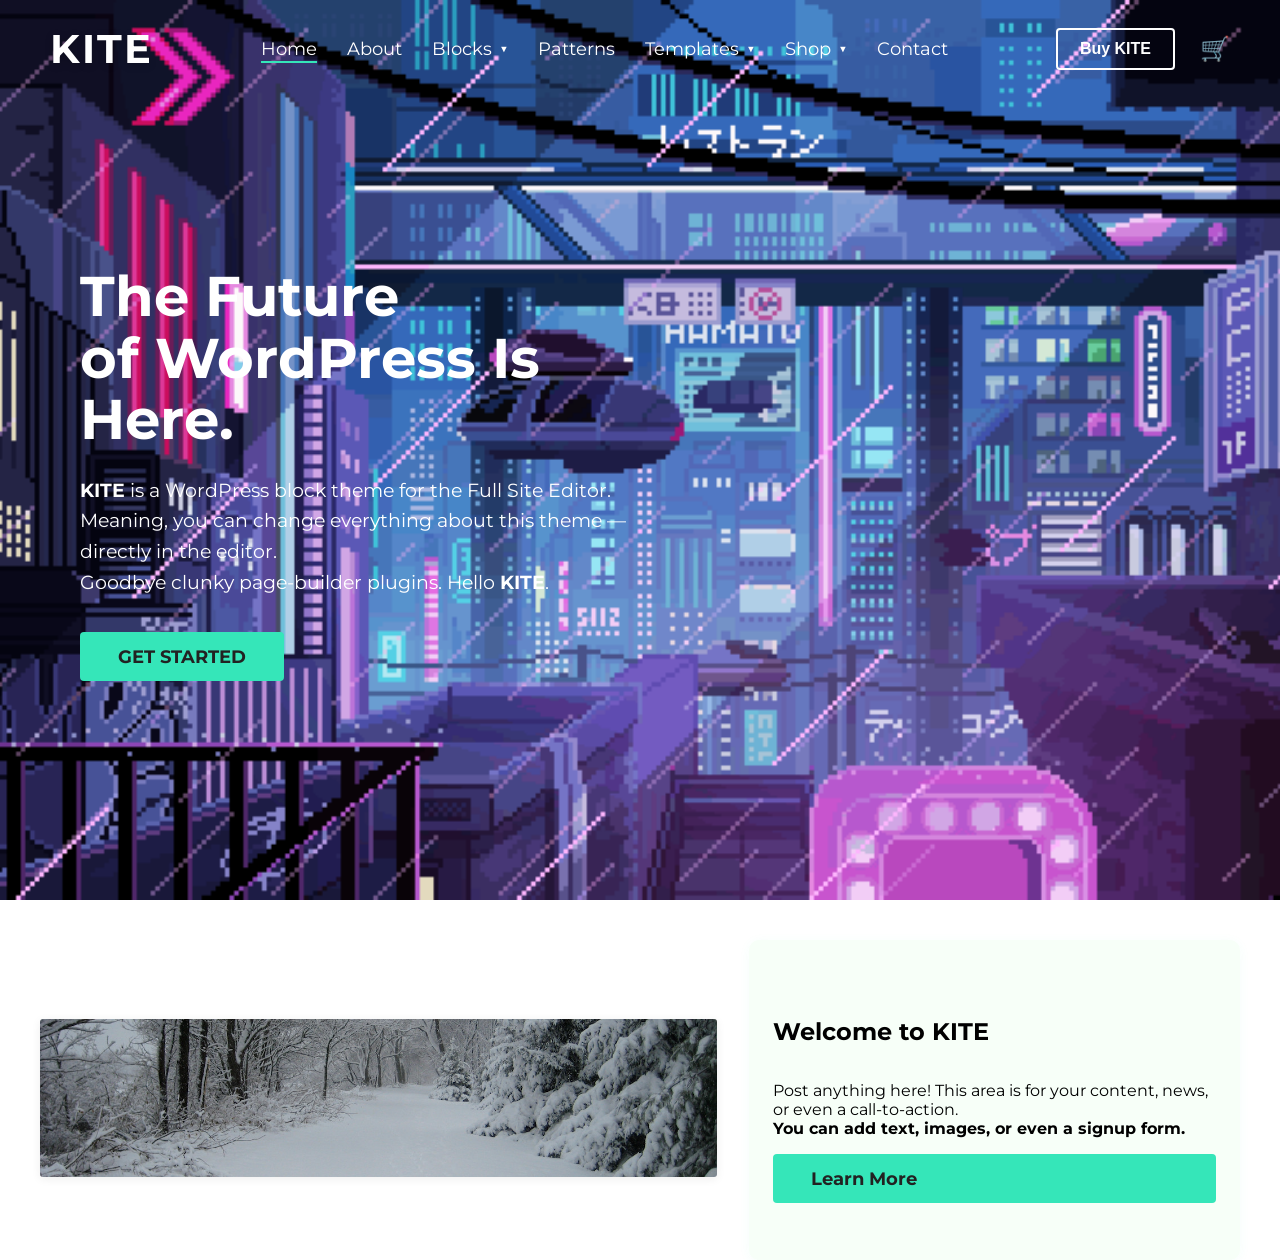
==== index.html @ 5fb73b25 "Update index.html" ====
<!DOCTYPE html>
<html lang="en">
<head>
  <meta charset="UTF-8">
  <title>KITE – The Future of WordPress Is Here</title>
  <meta name="viewport" content="width=device-width, initial-scale=1.0">
  <link href="styles.css" rel="stylesheet">
  <link href="https://fonts.googleapis.com/css?family=Montserrat:400,700&display=swap" rel="stylesheet">
  <style>
    body {
      opacity: 0;
      transition: opacity 0.7s;
    }
    body.loaded { opacity: 1;}
    body.fade-out { opacity: 0;}
    .cta-btn, .buy-btn {
      transition: background 0.2s, color 0.2s, transform 0.2s, box-shadow 0.2s;
    }
    .cta-btn:hover, .buy-btn:hover {
      transform: translateY(-2px) scale(1.04);
      box-shadow: 0 6px 24px rgba(53,230,185,0.13);
    }
    .nav-links li a {
      position: relative;
    }
    .nav-links li a::after {
      content: '';
      display: block;
      height: 2px;
      width: 0;
      background: #35e6b9;
      transition: width 0.3s;
      position: absolute;
      left: 0;
      bottom: -4px;
    }
    .nav-links li a:hover::after, .nav-links li a.active::after {
      width: 100%;
    }
  </style>
</head>
<body>
  <!-- Navbar -->
  <nav class="navbar">
    <div class="logo">KITE</div>
    <ul class="nav-links">
      <li><a href="index.html" class="active">Home</a></li>
      <li><a href="about.html">About</a></li>
      <li class="dropdown">
        <button class="dropdown-toggle">Blocks <span>&#x25BC;</span></button>
        <ul class="dropdown-menu">
          <li><a href="#">Block Library</a></li>
          <li><a href="#">Premium Blocks</a></li>
          <li><a href="#">Documentation</a></li>
        </ul>
      </li>
      <li><a href="#">Patterns</a></li>
      <li class="dropdown">
        <button class="dropdown-toggle">Templates <span>&#x25BC;</span></button>
        <ul class="dropdown-menu">
          <li><a href="#">Homepage</a></li>
          <li><a href="#">Blog</a></li>
          <li><a href="#">Contact</a></li>
        </ul>
      </li>
      <li class="dropdown">
        <button class="dropdown-toggle">Shop <span>&#x25BC;</span></button>
        <ul class="dropdown-menu">
          <li><a href="#">Buy Blocks</a></li>
          <li><a href="#">Buy Patterns</a></li>
          <li><a href="#">Buy Templates</a></li>
        </ul>
      </li>
      <li><a href="contact.html">Contact</a></li>
    </ul>
    <div class="nav-actions">
      <button class="buy-btn">Buy KITE</button>
      <span class="cart-icon">&#128722;</span>
    </div>
  </nav>

  <!-- Hero section with static background -->
  <section class="hero">
    <div class="hero-bg-static"></div>
    <div class="hero-content">
      <h1>The Future<br>of WordPress Is Here.</h1>
      <p>
        <b>KITE</b> is a WordPress block theme for the Full Site Editor. Meaning, you can change everything about this theme — directly in the editor.<br>
        Goodbye clunky page-builder plugins. Hello <b>KITE</b>.
      </p>
      <a href="#" class="cta-btn">GET STARTED</a>
    </div>
  </section>

  <!-- Slider + Content Side by Side Section -->
  <section class="slider-content-row">
    <!-- Left: Slider area -->
    <div class="slider-col">
      <div class="gallery-slider">
        <div class="gallery-main">
          <img id="mainImage" src="4.jpg" alt="Gallery Image">
        </div>
      </div>
    </div>
    <!-- Right: Content area -->
    <div class="content-col">
      <h2>Welcome to KITE</h2>
      <p>
        Post anything here! This area is for your content, news, or even a call-to-action.<br>
        <strong>You can add text, images, or even a signup form.</strong>
      </p>
      <a href="#" class="cta-btn">Learn More</a>
    </div>
  </section>

  <script>
    // Fade-in on load
    window.addEventListener('DOMContentLoaded', function() {
      document.body.classList.add('loaded');
    });

    // Fade-out transition on link click, but prevent if already on this page
    document.querySelectorAll('a').forEach(link => {
      if (
        link.hostname === window.location.hostname &&
        !link.hasAttribute('target') &&
        !link.href.startsWith('mailto:') &&
        !link.href.startsWith('tel:')
      ) {
        link.addEventListener('click', function(e) {
          const href = link.getAttribute('href');
          function normalize(path) {
            return path.replace(/\/index\.html$/, '').replace(/\/$/, '');
          }
          const current = normalize(window.location.pathname);
          const target = normalize(link.pathname);
          if (current === target) {
            e.preventDefault();
            return;
          }
          if (
            href &&
            !href.startsWith('#') &&
            !link.classList.contains('no-fade')
          ) {
            e.preventDefault();
            document.body.classList.remove('loaded');
            document.body.classList.add('fade-out');
            setTimeout(function() {
              window.location.href = href;
            }, 600);
          }
        });
      }
    });

    // Dropdown functionality
    document.querySelectorAll('.dropdown-toggle').forEach(function(btn) {
      btn.addEventListener('click', function(e) {
        e.preventDefault();
        document.querySelectorAll('.dropdown').forEach(function(drop) {
          if (drop.contains(btn)) {
            drop.classList.toggle('open');
          } else {
            drop.classList.remove('open');
          }
        });
      });
    });
    window.addEventListener('click', function(e) {
      if (!e.target.closest('.dropdown')) {
        document.querySelectorAll('.dropdown').forEach(function(drop) {
          drop.classList.remove('open');
        });
      }
    });

    // Gallery slider image (for side section, no arrows)
    const images = [
      "1.jpg",
      "2.jpg",
      "3.jpg",
      "4.jpg"
    ];
    let currentIndex = 0;
    let autoSlideInterval;
    const mainImage = document.getElementById("mainImage");

    function animateSlide(nextIndex) {
      mainImage.classList.remove("slide-in-left", "slide-in-right", "slide-out-left", "slide-out-right");
      mainImage.classList.add("slide-out-left");
      setTimeout(() => {
        mainImage.classList.remove("slide-out-left");
        mainImage.src = images[nextIndex];
        mainImage.classList.add("slide-in-right");
        currentIndex = nextIndex;
      }, 600);
      setTimeout(() => {
        mainImage.classList.remove("slide-in-right");
      }, 1200);
    }

    function showNext() {
      let nextIndex = (currentIndex + 1) % images.length;
      animateSlide(nextIndex);
    }

    function startAutoplay() {
      autoSlideInterval = setInterval(() => {
        showNext();
      }, 3500);
    }

    function resetAutoplay() {
      clearInterval(autoSlideInterval);
      startAutoplay();
    }

    mainImage.onerror = function() {
      showNext();
    };

    mainImage.src = images[0];
    startAutoplay();
  </script>
</body>
</html>
---- styles.css ----
html {
  box-sizing: border-box;
}
*, *:before, *:after {
  box-sizing: inherit;
}

body {
  margin: 0;
  font-family: 'Montserrat', Arial, sans-serif;
  overflow-x: hidden;
  background: #fff;
  opacity: 0;
  transition: opacity 0.7s;
}
body.loaded {
  opacity: 1;
}
body.fade-out {
  opacity: 0;
}

.navbar {
  width: 100%;
  display: flex;
  justify-content: space-between;
  align-items: center;
  padding: 24px 50px;
  background: transparent;
  position: absolute;
  top: 0;
  left: 0;
  z-index: 10;
}

.logo {
  font-size: 2.5rem;
  font-weight: 700;
  letter-spacing: 2px;
  color: #fff;
  text-shadow: 0 2px 8px rgba(0,0,0,0.2);
}
.nav-links {
  list-style: none;
  display: flex;
  gap: 30px;
  margin: 0;
  padding: 0;
}
.nav-links li {
  color: #fff;
  font-size: 1.1rem;
  cursor: pointer;
  position: relative;
  transition: color 0.2s;
  list-style: none;
}
.nav-links li a {
  text-decoration: none;
  color: inherit;
  transition: color 0.2s;
  position: relative;
}
.nav-links li a::after {
  content: '';
  display: block;
  height: 2px;
  width: 0;
  background: #35e6b9;
  transition: width 0.3s;
  position: absolute;
  left: 0;
  bottom: -4px;
}
.nav-links li a:hover::after {
  width: 100%;
}
.nav-links li:hover,
.nav-links li:focus-within {
  color: #35e6b9;
}
.nav-links li span {
  font-size: 0.8rem;
  margin-left: 4px;
}

.dropdown {
  position: relative;
}
.dropdown,
.dropdown li,
.dropdown-menu,
.dropdown-menu li {
  list-style: none !important;
}
.dropdown-toggle {
  background: transparent;
  border: none;
  color: #fff;
  font-size: 1.1rem;
  font-family: inherit;
  cursor: pointer;
  padding: 0;
  display: flex;
  align-items: center;
  gap: 4px;
  font-weight: inherit;
}
.dropdown-toggle:focus {
  outline: none;
  color: #35e6b9;
}
.dropdown-menu {
  display: none;
  position: absolute;
  left: 0;
  top: 130%;
  min-width: 180px;
  background: #fff;
  color: #222;
  box-shadow: 0 4px 16px rgba(0,0,0,0.12);
  border-radius: 8px;
  padding: 12px 0;
  z-index: 20;
  animation: dropdownFadeIn 0.2s;
  list-style: none;
  padding-left: 0;
  margin: 0;
}
@keyframes dropdownFadeIn {
  from { opacity: 0; transform: translateY(10px);}
  to   { opacity: 1; transform: translateY(0);}
}
.dropdown.open > .dropdown-menu {
  display: block;
}
.dropdown-menu li {
  padding: 10px 24px;
  color: #222;
  white-space: nowrap;
  background: none;
  font-size: 1rem;
  cursor: pointer;
  font-weight: 600;
  transition: background 0.2s, color 0.2s;
  list-style: none;
}
.dropdown-menu li a {
  color: #222;
  text-decoration: none;
  display: block;
  width: 100%;
  height: 100%;
}
.dropdown-menu li:hover, .dropdown-menu li:focus {
  background: #efefef;
  color: #222;
  outline: none;
}
.nav-actions {
  display: flex;
  align-items: center;
  gap: 15px;
}
.buy-btn {
  background: transparent;
  border: 2px solid #fff;
  color: #fff;
  font-weight: bold;
  padding: 10px 22px;
  border-radius: 4px;
  cursor: pointer;
  font-size: 1rem;
  transition: background 0.2s, color 0.2s, border 0.2s, transform 0.2s, box-shadow 0.2s;
}
.buy-btn:hover,
.buy-btn:focus {
  background: #fff;
  color: #222;
  border-color: #35e6b9;
  transform: translateY(-2px) scale(1.04);
  box-shadow: 0 6px 24px rgba(53,230,185,0.13);
}
.cart-icon {
  font-size: 1.5rem;
  color: #fff;
  margin-left: 10px;
  cursor: pointer;
}

/* HERO Static BG */
.hero {
  position: relative;
  width: 100vw;
  min-height: 100vh;
  display: flex;
  align-items: center;
  overflow: hidden;
  background: none;
}
.hero-bg-static {
  position: absolute;
  inset: 0;
  width: 100%;
  height: 100%;
  background: url('gif.gif') center center/cover no-repeat;
  z-index: 1;
}
.hero-content {
  position: relative;
  z-index: 3;
  color: #fff;
  max-width: 600px;
  margin-left: 80px;
}
.hero-content h1 {
  font-size: 3.5rem;
  font-weight: 700;
  margin-bottom: 24px;
  line-height: 1.1;
}
.hero-content p {
  font-size: 1.2rem;
  line-height: 1.6;
  margin-bottom: 34px;
}
.cta-btn {
  background: #35e6b9;
  color: #222;
  text-decoration: none;
  padding: 14px 38px;
  border-radius: 4px;
  font-weight: bold;
  font-size: 1.1rem;
  transition: background 0.2s, color 0.2s, transform 0.2s, box-shadow 0.2s;
  border: none;
  outline: none;
  display: inline-block;
}
.cta-btn:hover,
.cta-btn:focus {
  background: #27c2a0;
  color: #fff;
  transform: translateY(-2px) scale(1.04);
  box-shadow: 0 6px 24px rgba(53,230,185,0.13);
}

/* ------- Slider + Content Row ------- */
.slider-content-row {
  display: flex;
  flex-direction: row;
  max-width: 1200px;
  margin: 40px auto 0 auto;
  width: 96vw;
  min-height: 320px;
  gap: 32px;
}
.slider-col {
  flex: 1 1 58%;
  display: flex;
  align-items: center;
  justify-content: center;
  min-width: 0;
}
.content-col {
  flex: 1 1 42%;
  padding: 32px 24px;
  display: flex;
  flex-direction: column;
  justify-content: center;
  background: #f7fff8;
  border-radius: 10px;
  box-shadow: 0 2px 12px rgba(53,230,185,0.05);
}
@media (max-width: 900px) {
  .slider-content-row {
    flex-direction: column;
    gap: 24px;
    min-height: 0;
  }
  .slider-col, .content-col {
    width: 100%;
    min-width: 0;
    box-sizing: border-box;
  }
}

.gallery-main img {
  width: 100%;
  max-width: 100%;
  max-height: 280px;
  object-fit: cover;
  border-radius: 3px;
  background: #f9f9f9;
  box-shadow: 0 2px 10px rgba(0,0,0,0.07);
}

/* --- Sliding Animations for side slider --- */
.slide-out-left {
  animation: slideOutLeft 0.6s forwards;
}
.slide-in-right {
  animation: slideInRight 0.6s forwards;
}
@keyframes slideOutLeft {
  0% { opacity: 1; transform: translateX(0);}
  100% { opacity: 0; transform: translateX(-60%);}
}
@keyframes slideInRight {
  0% { opacity: 0; transform: translateX(60%);}
  100% { opacity: 1; transform: translateX(0);}
}

@media (max-width: 1100px) {
  .hero-content {
    margin-left: 30px;
    max-width: 90vw;
  }
  .slider-content-row {
    max-width: 99vw;
    width: 99vw;
    padding: 0 10px;
  }
  .gallery-main img {
    max-height: 180px;
  }
}
@media (max-width: 900px) {
  .navbar {
    padding: 20px 20px;
  }
}
@media (max-width: 600px) {
  .navbar {
    flex-direction: column;
    align-items: flex-start;
    padding: 12px 10px;
  }
  .nav-links {
    flex-direction: column;
    gap: 10px;
    margin-top: 10px;
  }
  .hero-content {
    margin-left: 10px;
    max-width: 98vw;
  }
  .hero-content h1 {
    font-size: 1.5rem;
  }
  .gallery-main img {
    max-height: 95px;
  }
}
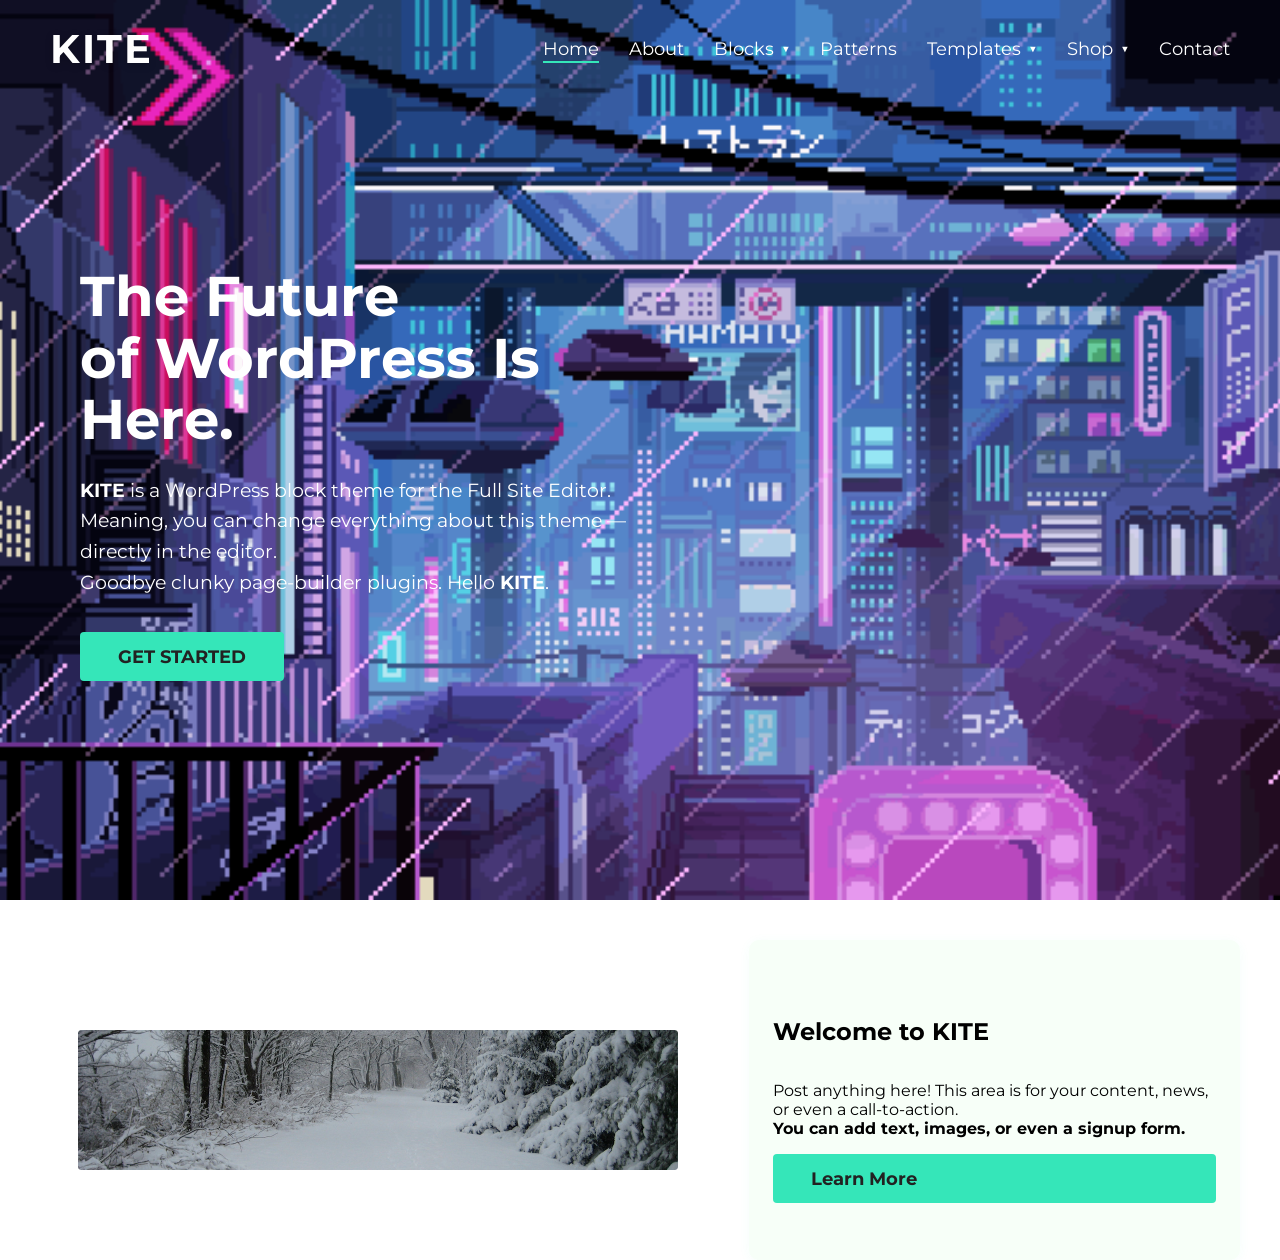
==== commit ac34ba1b: "Update index.html" ====
--- a/index.html
+++ b/index.html
@@ -44,8 +44,8 @@
   <nav class="navbar">
     <div class="logo">KITE</div>
     <ul class="nav-links">
-      <li><a href="index.html" class="active">Home</a></li>
-      <li><a href="about.html">About</a></li>
+      <li><a href="/web_dev/Index/index.html" class="active">Home</a></li>
+      <li><a href="/web_dev/About/about.html">About</a></li>
       <li class="dropdown">
         <button class="dropdown-toggle">Blocks <span>&#x25BC;</span></button>
         <ul class="dropdown-menu">
@@ -71,12 +71,9 @@
           <li><a href="#">Buy Templates</a></li>
         </ul>
       </li>
-      <li><a href="contact.html">Contact</a></li>
+      <li><a href="/web_dev/Contact/contact.html">Contact</a></li>
     </ul>
-    <div class="nav-actions">
-      <button class="buy-btn">Buy KITE</button>
-      <span class="cart-icon">&#128722;</span>
-    </div>
+    <!-- nav-actions removed (Buy KITE button and cart emoji) -->
   </nav>
 
   <!-- Hero section with static background -->
@@ -90,6 +87,8 @@
       </p>
       <a href="#" class="cta-btn">GET STARTED</a>
     </div>
+    <!-- Fade effect at the bottom of hero -->
+    <div class="hero-fade-bottom"></div>
   </section>
 
   <!-- Slider + Content Side by Side Section -->
@@ -98,7 +97,7 @@
     <div class="slider-col">
       <div class="gallery-slider">
         <div class="gallery-main">
-          <img id="mainImage" src="4.jpg" alt="Gallery Image">
+          <img id="mainImage" src="1.jpg" alt="Gallery Image">
         </div>
       </div>
     </div>
--- a/styles.css
+++ b/styles.css
@@ -262,27 +262,13 @@
   justify-content: center;
   min-width: 0;
 }
-.content-col {
-  flex: 1 1 42%;
-  padding: 32px 24px;
-  display: flex;
-  flex-direction: column;
-  justify-content: center;
-  background: #f7fff8;
-  border-radius: 10px;
-  box-shadow: 0 2px 12px rgba(53,230,185,0.05);
-}
-@media (max-width: 900px) {
-  .slider-content-row {
-    flex-direction: column;
-    gap: 24px;
-    min-height: 0;
-  }
-  .slider-col, .content-col {
-    width: 100%;
-    min-width: 0;
-    box-sizing: border-box;
-  }
+
+.gallery-main {
+  width: 100%;
+  max-width: 600px;
+  overflow: hidden;  /* Prevents images from overflowing and covering text */
+  position: relative;
+  border-radius: 3px;
 }
 
 .gallery-main img {
@@ -293,9 +279,34 @@
   border-radius: 3px;
   background: #f9f9f9;
   box-shadow: 0 2px 10px rgba(0,0,0,0.07);
-}
-
-/* --- Sliding Animations for side slider --- */
+  display: block;
+  position: relative;
+  z-index: 1;
+}
+
+.content-col {
+  flex: 1 1 42%;
+  padding: 32px 24px;
+  display: flex;
+  flex-direction: column;
+  justify-content: center;
+  background: #f7fff8;
+  border-radius: 10px;
+  box-shadow: 0 2px 12px rgba(53,230,185,0.05);
+}
+@media (max-width: 900px) {
+  .slider-content-row {
+    flex-direction: column;
+    gap: 24px;
+    min-height: 0;
+  }
+  .slider-col, .content-col {
+    width: 100%;
+    min-width: 0;
+    box-sizing: border-box;
+  }
+}
+
 .slide-out-left {
   animation: slideOutLeft 0.6s forwards;
 }
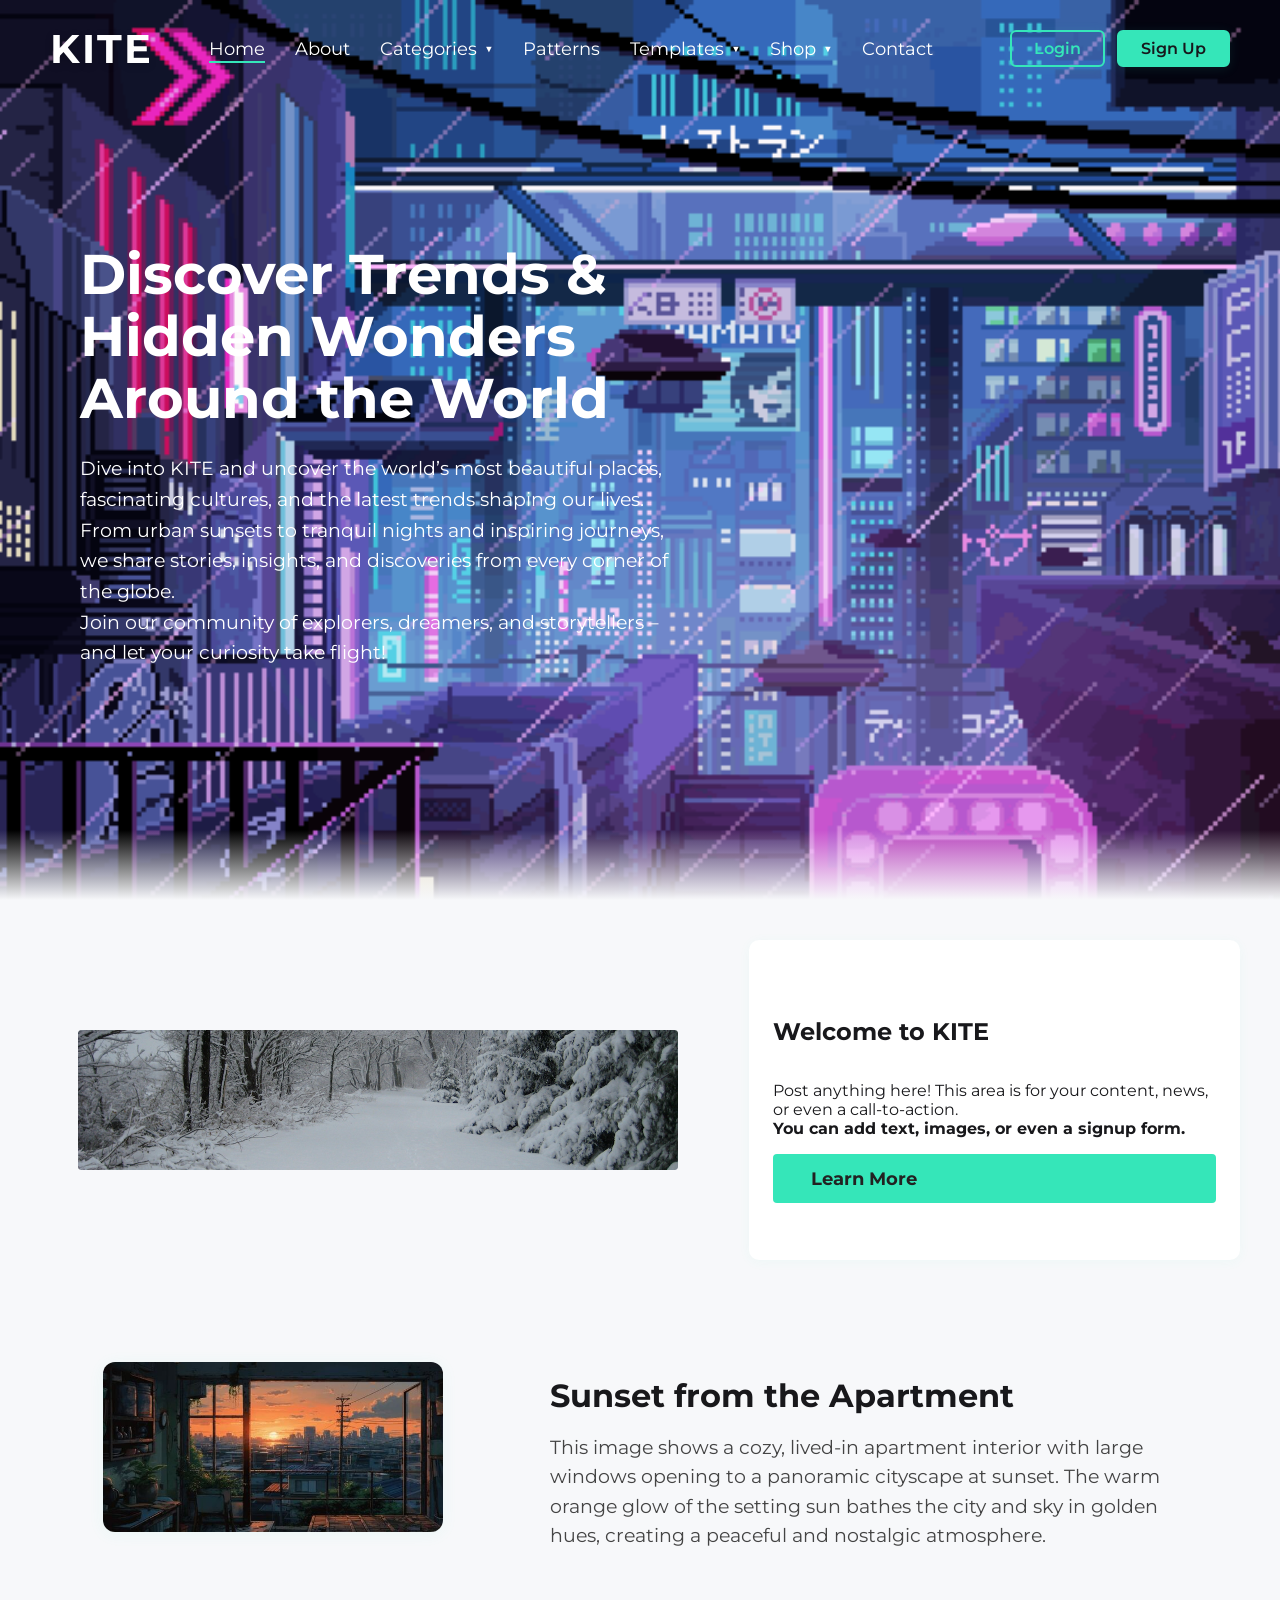
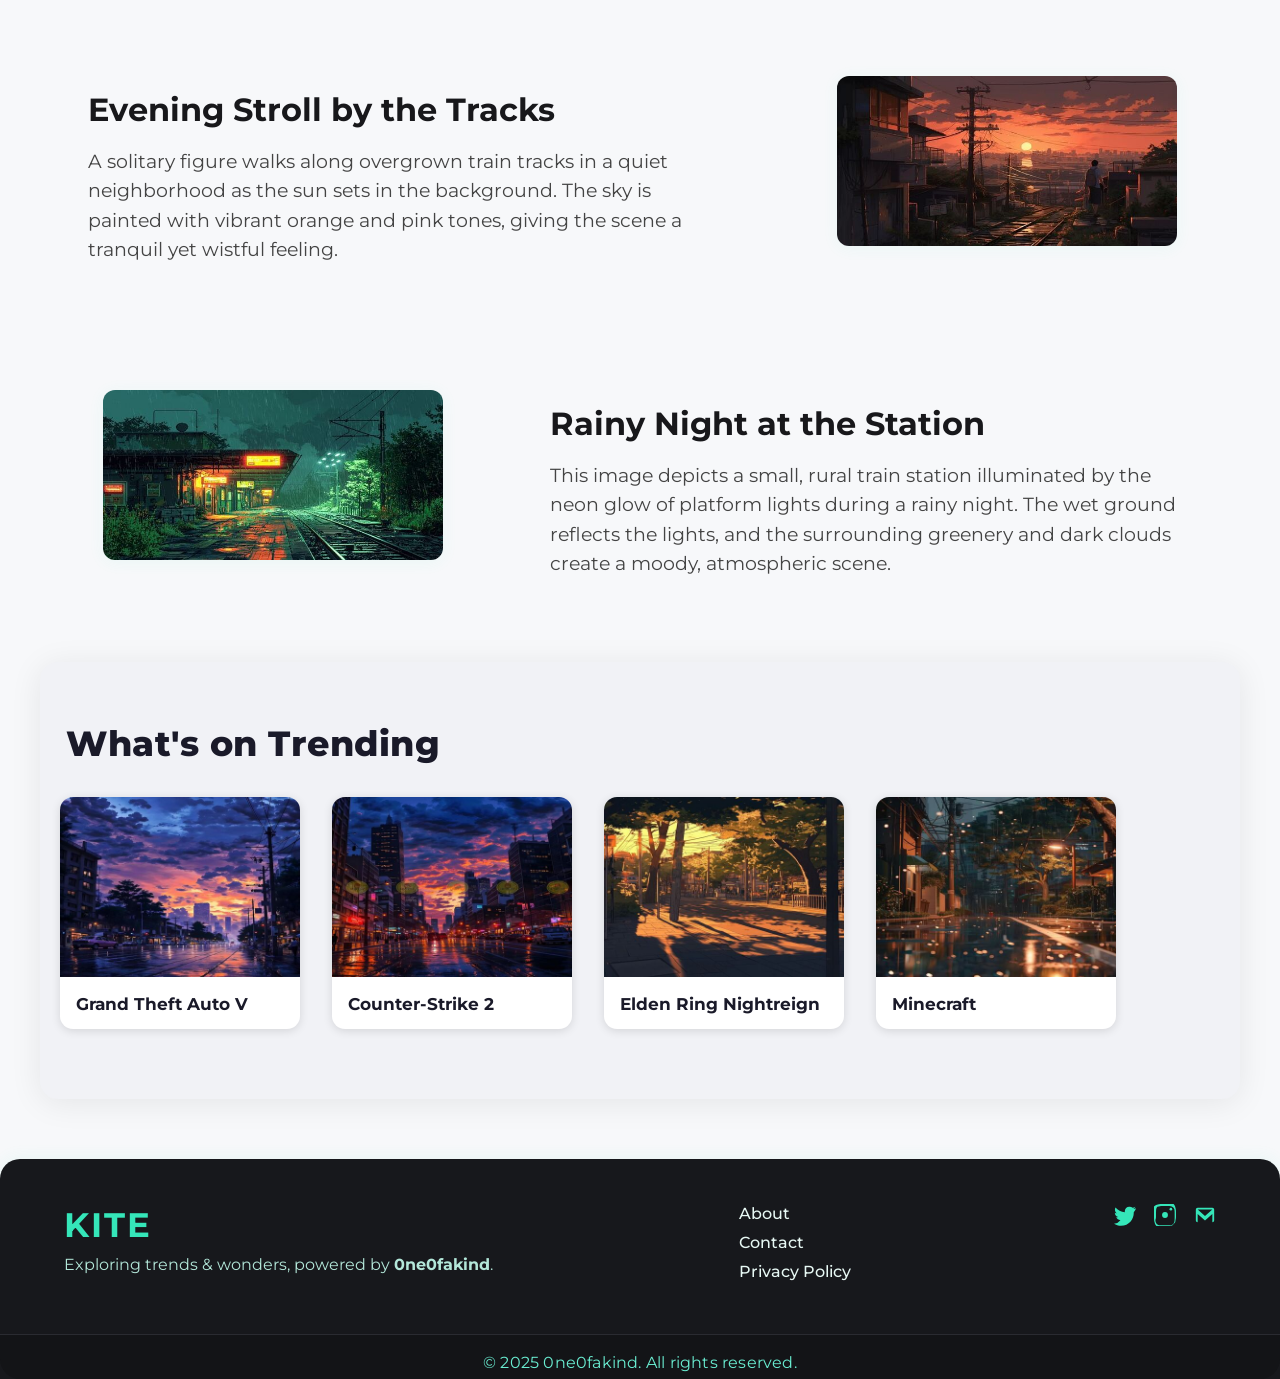
==== commit 02e8ea98: "Add files via upload" ====
--- a/index.html
+++ b/index.html
@@ -1,226 +1,184 @@
-<!DOCTYPE html>
-<html lang="en">
-<head>
-  <meta charset="UTF-8">
-  <title>KITE – The Future of WordPress Is Here</title>
-  <meta name="viewport" content="width=device-width, initial-scale=1.0">
-  <link href="styles.css" rel="stylesheet">
-  <link href="https://fonts.googleapis.com/css?family=Montserrat:400,700&display=swap" rel="stylesheet">
-  <style>
-    body {
-      opacity: 0;
-      transition: opacity 0.7s;
-    }
-    body.loaded { opacity: 1;}
-    body.fade-out { opacity: 0;}
-    .cta-btn, .buy-btn {
-      transition: background 0.2s, color 0.2s, transform 0.2s, box-shadow 0.2s;
-    }
-    .cta-btn:hover, .buy-btn:hover {
-      transform: translateY(-2px) scale(1.04);
-      box-shadow: 0 6px 24px rgba(53,230,185,0.13);
-    }
-    .nav-links li a {
-      position: relative;
-    }
-    .nav-links li a::after {
-      content: '';
-      display: block;
-      height: 2px;
-      width: 0;
-      background: #35e6b9;
-      transition: width 0.3s;
-      position: absolute;
-      left: 0;
-      bottom: -4px;
-    }
-    .nav-links li a:hover::after, .nav-links li a.active::after {
-      width: 100%;
-    }
-  </style>
-</head>
-<body>
-  <!-- Navbar -->
-  <nav class="navbar">
-    <div class="logo">KITE</div>
-    <ul class="nav-links">
-      <li><a href="/web_dev/Index/index.html" class="active">Home</a></li>
-      <li><a href="/web_dev/About/about.html">About</a></li>
-      <li class="dropdown">
-        <button class="dropdown-toggle">Blocks <span>&#x25BC;</span></button>
-        <ul class="dropdown-menu">
-          <li><a href="#">Block Library</a></li>
-          <li><a href="#">Premium Blocks</a></li>
-          <li><a href="#">Documentation</a></li>
-        </ul>
-      </li>
-      <li><a href="#">Patterns</a></li>
-      <li class="dropdown">
-        <button class="dropdown-toggle">Templates <span>&#x25BC;</span></button>
-        <ul class="dropdown-menu">
-          <li><a href="#">Homepage</a></li>
-          <li><a href="#">Blog</a></li>
-          <li><a href="#">Contact</a></li>
-        </ul>
-      </li>
-      <li class="dropdown">
-        <button class="dropdown-toggle">Shop <span>&#x25BC;</span></button>
-        <ul class="dropdown-menu">
-          <li><a href="#">Buy Blocks</a></li>
-          <li><a href="#">Buy Patterns</a></li>
-          <li><a href="#">Buy Templates</a></li>
-        </ul>
-      </li>
-      <li><a href="/web_dev/Contact/contact.html">Contact</a></li>
-    </ul>
-    <!-- nav-actions removed (Buy KITE button and cart emoji) -->
-  </nav>
-
-  <!-- Hero section with static background -->
-  <section class="hero">
-    <div class="hero-bg-static"></div>
-    <div class="hero-content">
-      <h1>The Future<br>of WordPress Is Here.</h1>
-      <p>
-        <b>KITE</b> is a WordPress block theme for the Full Site Editor. Meaning, you can change everything about this theme — directly in the editor.<br>
-        Goodbye clunky page-builder plugins. Hello <b>KITE</b>.
-      </p>
-      <a href="#" class="cta-btn">GET STARTED</a>
-    </div>
-    <!-- Fade effect at the bottom of hero -->
-    <div class="hero-fade-bottom"></div>
-  </section>
-
-  <!-- Slider + Content Side by Side Section -->
-  <section class="slider-content-row">
-    <!-- Left: Slider area -->
-    <div class="slider-col">
-      <div class="gallery-slider">
-        <div class="gallery-main">
-          <img id="mainImage" src="1.jpg" alt="Gallery Image">
-        </div>
-      </div>
-    </div>
-    <!-- Right: Content area -->
-    <div class="content-col">
-      <h2>Welcome to KITE</h2>
-      <p>
-        Post anything here! This area is for your content, news, or even a call-to-action.<br>
-        <strong>You can add text, images, or even a signup form.</strong>
-      </p>
-      <a href="#" class="cta-btn">Learn More</a>
-    </div>
-  </section>
-
-  <script>
-    // Fade-in on load
-    window.addEventListener('DOMContentLoaded', function() {
-      document.body.classList.add('loaded');
-    });
-
-    // Fade-out transition on link click, but prevent if already on this page
-    document.querySelectorAll('a').forEach(link => {
-      if (
-        link.hostname === window.location.hostname &&
-        !link.hasAttribute('target') &&
-        !link.href.startsWith('mailto:') &&
-        !link.href.startsWith('tel:')
-      ) {
-        link.addEventListener('click', function(e) {
-          const href = link.getAttribute('href');
-          function normalize(path) {
-            return path.replace(/\/index\.html$/, '').replace(/\/$/, '');
-          }
-          const current = normalize(window.location.pathname);
-          const target = normalize(link.pathname);
-          if (current === target) {
-            e.preventDefault();
-            return;
-          }
-          if (
-            href &&
-            !href.startsWith('#') &&
-            !link.classList.contains('no-fade')
-          ) {
-            e.preventDefault();
-            document.body.classList.remove('loaded');
-            document.body.classList.add('fade-out');
-            setTimeout(function() {
-              window.location.href = href;
-            }, 600);
-          }
-        });
-      }
-    });
-
-    // Dropdown functionality
-    document.querySelectorAll('.dropdown-toggle').forEach(function(btn) {
-      btn.addEventListener('click', function(e) {
-        e.preventDefault();
-        document.querySelectorAll('.dropdown').forEach(function(drop) {
-          if (drop.contains(btn)) {
-            drop.classList.toggle('open');
-          } else {
-            drop.classList.remove('open');
-          }
-        });
-      });
-    });
-    window.addEventListener('click', function(e) {
-      if (!e.target.closest('.dropdown')) {
-        document.querySelectorAll('.dropdown').forEach(function(drop) {
-          drop.classList.remove('open');
-        });
-      }
-    });
-
-    // Gallery slider image (for side section, no arrows)
-    const images = [
-      "1.jpg",
-      "2.jpg",
-      "3.jpg",
-      "4.jpg"
-    ];
-    let currentIndex = 0;
-    let autoSlideInterval;
-    const mainImage = document.getElementById("mainImage");
-
-    function animateSlide(nextIndex) {
-      mainImage.classList.remove("slide-in-left", "slide-in-right", "slide-out-left", "slide-out-right");
-      mainImage.classList.add("slide-out-left");
-      setTimeout(() => {
-        mainImage.classList.remove("slide-out-left");
-        mainImage.src = images[nextIndex];
-        mainImage.classList.add("slide-in-right");
-        currentIndex = nextIndex;
-      }, 600);
-      setTimeout(() => {
-        mainImage.classList.remove("slide-in-right");
-      }, 1200);
-    }
-
-    function showNext() {
-      let nextIndex = (currentIndex + 1) % images.length;
-      animateSlide(nextIndex);
-    }
-
-    function startAutoplay() {
-      autoSlideInterval = setInterval(() => {
-        showNext();
-      }, 3500);
-    }
-
-    function resetAutoplay() {
-      clearInterval(autoSlideInterval);
-      startAutoplay();
-    }
-
-    mainImage.onerror = function() {
-      showNext();
-    };
-
-    mainImage.src = images[0];
-    startAutoplay();
-  </script>
-</body>
-</html>
+<!DOCTYPE html>
+<html lang="en">
+<head>
+  <meta charset="UTF-8">
+  <title>KITE – Discover Trends & Hidden Wonders</title>
+  <meta name="viewport" content="width=device-width, initial-scale=1.0">
+  <link href="styles.css" rel="stylesheet">
+  <link href="https://fonts.googleapis.com/css?family=Montserrat:400,700&display=swap" rel="stylesheet">
+</head>
+<body>
+  <!-- Navbar -->
+  <nav class="navbar">
+    <div class="logo">KITE</div>
+    <button class="nav-toggle" aria-label="Open menu">&#9776;</button>
+    <ul class="nav-links">
+      <li><a href="index.html" class="active">Home</a></li>
+      <li><a href="about.html">About</a></li>
+      <li class="dropdown">
+        <button class="dropdown-toggle">Categories<span>&#x25BC;</span></button>
+        <ul class="dropdown-menu">
+          <li><a href="#">Beautiful Spots</a></li>
+          <li><a href="#">Tech Trends</a></li>
+          <li><a href="#">Games</a></li>
+          <li><a href="#">Travel Guides</a></li>
+        </ul>
+      </li>
+      <li><a href="#">Patterns</a></li>
+      <li class="dropdown">
+        <button class="dropdown-toggle">Templates <span>&#x25BC;</span></button>
+        <ul class="dropdown-menu">
+          <li><a href="#">Homepage</a></li>
+          <li><a href="#">Blog</a></li>
+          <li><a href="#">Contact</a></li>
+        </ul>
+      </li>
+      <li class="dropdown">
+        <button class="dropdown-toggle">Shop <span>&#x25BC;</span></button>
+        <ul class="dropdown-menu">
+          <li><a href="#">Buy Blocks</a></li>
+          <li><a href="#">Buy Patterns</a></li>
+          <li><a href="#">Buy Templates</a></li>
+        </ul>
+      </li>
+      <li><a href="contact.html">Contact</a></li>
+    </ul>
+    <div class="auth-actions">
+      <a href="login.html" class="auth-btn login-btn">Login</a>
+      <a href="signup.html" class="auth-btn signup-btn">Sign Up</a>
+    </div>
+  </nav>
+
+  <!-- Hero section with static background -->
+  <section class="hero">
+    <div class="hero-bg-static"></div>
+    <div class="hero-content">
+      <h1>Discover Trends &amp; Hidden Wonders<br> Around the World</h1>
+      <p>
+        Dive into KITE and uncover the world’s most beautiful places, fascinating cultures, and the latest trends shaping our lives.<br>
+        From urban sunsets to tranquil nights and inspiring journeys, we share stories, insights, and discoveries from every corner of the globe.<br>
+        Join our community of explorers, dreamers, and storytellers – and let your curiosity take flight!
+      </p>
+    </div>
+    <div class="hero-fade-bottom"></div>
+  </section>
+
+  <!-- Slider + Content Side by Side Section -->
+  <section class="slider-content-row">
+    <!-- Left: Slider area -->
+    <div class="slider-col">
+      <div class="gallery-slider">
+        <div class="gallery-main">
+          <img id="mainImage" src="1.jpg" alt="Gallery Image">
+        </div>
+      </div>
+    </div>
+    <!-- Right: Content area -->
+    <div class="content-col">
+      <h2>Welcome to KITE</h2>
+      <p>
+        Post anything here! This area is for your content, news, or even a call-to-action.<br>
+        <strong>You can add text, images, or even a signup form.</strong>
+      </p>
+      <a href="#" class="cta-btn">Learn More</a>
+    </div>
+  </section>
+
+  <!-- Alternating Info Rows -->
+  <section class="info-row">
+    <div class="info-image">
+      <img src="c1.jpg" alt="Sunset from the Apartment">
+    </div>
+    <div class="info-text">
+      <h3>Sunset from the Apartment</h3>
+      <p>This image shows a cozy, lived-in apartment interior with large windows opening to a panoramic cityscape at sunset. The warm orange glow of the setting sun bathes the city and sky in golden hues, creating a peaceful and nostalgic atmosphere.</p>
+    </div>
+  </section>
+
+  <section class="info-row reverse">
+    <div class="info-image">
+      <img src="c2.jpg" alt="Evening Stroll by the Tracks">
+    </div>
+    <div class="info-text">
+      <h3>Evening Stroll by the Tracks</h3>
+      <p>A solitary figure walks along overgrown train tracks in a quiet neighborhood as the sun sets in the background. The sky is painted with vibrant orange and pink tones, giving the scene a tranquil yet wistful feeling.</p>
+    </div>
+  </section>
+
+  <section class="info-row">
+    <div class="info-image">
+      <img src="c3.jpg" alt="Rainy Night at the Station">
+    </div>
+    <div class="info-text">
+      <h3>Rainy Night at the Station</h3>
+      <p>This image depicts a small, rural train station illuminated by the neon glow of platform lights during a rainy night. The wet ground reflects the lights, and the surrounding greenery and dark clouds create a moody, atmospheric scene.</p>
+    </div>
+  </section>
+
+  <!-- Trending Section (Game-style Cards) -->
+  <section class="trending-section-alt">
+    <h2 class="trending-headline">What's on Trending</h2>
+    <div class="trending-cards-row">
+      <div class="trend-card-alt">
+        <img src="T1.jpg" alt="Grand Theft Auto V">
+        <div class="trend-card-alt-info">
+          <h3>Grand Theft Auto V</h3>
+        </div>
+      </div>
+      <div class="trend-card-alt">
+        <img src="T2.jpg" alt="Counter-Strike 2">
+        <div class="trend-card-alt-info">
+          <h3>Counter-Strike 2</h3>
+        </div>
+      </div>
+      <div class="trend-card-alt">
+        <img src="T3.jpg" alt="Elden Ring Nightreign">
+        <div class="trend-card-alt-info">
+          <h3>Elden Ring Nightreign</h3>
+        </div>
+      </div>
+      <div class="trend-card-alt">
+        <img src="T4.jpg" alt="Minecraft">
+        <div class="trend-card-alt-info">
+          <h3>Minecraft</h3>
+        </div>
+      </div>
+      <!-- Add more cards as needed -->
+    </div>
+  </section>
+
+  <!-- Footer Start -->
+  <footer class="site-footer">
+    <div class="footer-container">
+      <div class="footer-brand">
+        <span class="footer-logo">KITE</span>
+        <p class="footer-description">
+          Exploring trends & wonders, powered by <strong>0ne0fakind</strong>.
+        </p>
+      </div>
+      <nav class="footer-links">
+        <a href="about.html">About</a>
+        <a href="contact.html">Contact</a>
+        <a href="P&P.html">Privacy Policy</a>
+      </nav>
+      <div class="footer-social">
+        <a href="https://twitter.com/" target="_blank" aria-label="Twitter">
+          <svg width="22" height="22" fill="#35e6b9" viewBox="0 0 24 24"><path d="M24 4.56a9.93 9.93 0 0 1-2.83.78A4.94 4.94 0 0 0 23.34 3c-.94.56-1.97.97-3.07 1.19A4.92 4.92 0 0 0 16.67 3c-2.7 0-4.89 2.18-4.89 4.88 0 .38.04.75.12 1.1C7.69 8.8 4.07 6.85 1.64 3.88c-.41.7-.63 1.5-.63 2.36 0 1.63.83 3.06 2.08 3.89a4.92 4.92 0 0 1-2.22-.62v.06c0 2.28 1.63 4.18 3.8 4.62a5.05 5.05 0 0 1-2.21.08c.62 1.93 2.42 3.34 4.56 3.37A9.87 9.87 0 0 1 0 21.54c2.18 1.4 4.77 2.22 7.56 2.22 9.05 0 14-7.5 14-14v-.64A9.94 9.94 0 0 0 24 4.56z"/></svg>
+        </a>
+        <a href="https://instagram.com/" target="_blank" aria-label="Instagram">
+          <svg width="22" height="22" fill="#35e6b9" viewBox="0 0 24 24"><path d="M12 2.2c3.2 0 3.584.012 4.847.07 1.17.056 1.97.24 2.43.405a4.92 4.92 0 0 1 1.77 1.02 4.92 4.92 0 0 1 1.02 1.77c.165.46.349 1.26.405 2.43.058 1.263.07 1.647.07 4.847s-.012 3.584-.07 4.847c-.056 1.17-.24 1.97-.405 2.43a4.92 4.92 0 0 1-1.02 1.77 4.92 4.92 0 0 1-1.77 1.02c-.46.165-1.26.349-2.43.405-1.263.058-1.647.07-4.847.07s-3.584-.012-4.847-.07c-1.17-.056-1.97-.24-2.43-.405a4.92 4.92 0 0 1-1.77-1.02 4.92 4.92 0 0 1-1.02-1.77c-.165-.46-.349-1.26-.405-2.43C2.212 15.584 2.2 15.2 2.2 12s.012-3.584.07-4.847c.056-1.17.24-1.97.405-2.43a4.92 4.92 0 0 1 1.02-1.77A4.92 4.92 0 0 1 5.395 2.7c.46-.165 1.26-.349 2.43-.405C8.416 2.212 8.8 2.2 12 2.2zm0-2.2C8.74 0 8.332.012 7.052.07c-1.276.058-2.147.25-2.89.53A7.07 7.07 0 0 0 .6 2.163a7.07 7.07 0 0 0-1.563 1.563c-.28.743-.472 1.614-.53 2.89C.012 8.332 0 8.74 0 12c0 3.26.012 3.668.07 4.948.058 1.276.25 2.147.53 2.89A7.07 7.07 0 0 0 2.163 23.4a7.07 7.07 0 0 0 1.563 1.563c.743.28 1.614.472 2.89.53C8.332 23.988 8.74 24 12 24s3.668-.012 4.948-.07c1.276-.058 2.147-.25 2.89-.53a7.07 7.07 0 0 0 1.563-1.563 7.07 7.07 0 0 0 1.563-1.563c.28-.743.472-1.614.53-2.89C23.988 15.668 24 15.26 24 12c0-3.26-.012-3.668-.07-4.948-.058-1.276-.25-2.147-.53-2.89A7.07 7.07 0 0 0 21.837.6 7.07 7.07 0 0 0 20.274-.963c-.743-.28-1.614-.472-2.89-.53C15.668.012 15.26 0 12 0z"/><circle cx="12" cy="12" r="3.2"/><circle cx="18.406" cy="5.594" r="1.44"/></svg>
+        </a>
+        <a href="mailto:your@email.com" aria-label="Email">
+          <svg width="22" height="22" fill="#35e6b9" viewBox="0 0 24 24"><path d="M20 4H4a2 2 0 0 0-2 2v12a2 2 0 0 0 2 2h16a2 2 0 0 0 2-2V6a2 2 0 0 0-2-2zm0 2v.01L12 13 4 6.01V6h16zM4 20v-9l8 7 8-7v9H4z"/></svg>
+        </a>
+      </div>
+    </div>
+    <div class="footer-bottom">
+      <span>© 2025 0ne0fakind. All rights reserved.</span>
+    </div>
+  </footer>
+  <!-- Footer End -->
+
+  <script src="command.js"></script>
+</body>
+</html>
--- a/styles.css
+++ b/styles.css
@@ -1,365 +1,864 @@
-html {
-  box-sizing: border-box;
-}
-*, *:before, *:after {
-  box-sizing: inherit;
-}
-
-body {
-  margin: 0;
-  font-family: 'Montserrat', Arial, sans-serif;
-  overflow-x: hidden;
-  background: #fff;
-  opacity: 0;
-  transition: opacity 0.7s;
-}
-body.loaded {
-  opacity: 1;
-}
-body.fade-out {
-  opacity: 0;
-}
-
-.navbar {
-  width: 100%;
-  display: flex;
-  justify-content: space-between;
-  align-items: center;
-  padding: 24px 50px;
-  background: transparent;
-  position: absolute;
-  top: 0;
-  left: 0;
-  z-index: 10;
-}
-
-.logo {
-  font-size: 2.5rem;
-  font-weight: 700;
-  letter-spacing: 2px;
-  color: #fff;
-  text-shadow: 0 2px 8px rgba(0,0,0,0.2);
-}
-.nav-links {
-  list-style: none;
-  display: flex;
-  gap: 30px;
-  margin: 0;
-  padding: 0;
-}
-.nav-links li {
-  color: #fff;
-  font-size: 1.1rem;
-  cursor: pointer;
-  position: relative;
-  transition: color 0.2s;
-  list-style: none;
-}
-.nav-links li a {
-  text-decoration: none;
-  color: inherit;
-  transition: color 0.2s;
-  position: relative;
-}
-.nav-links li a::after {
-  content: '';
-  display: block;
-  height: 2px;
-  width: 0;
-  background: #35e6b9;
-  transition: width 0.3s;
-  position: absolute;
-  left: 0;
-  bottom: -4px;
-}
-.nav-links li a:hover::after {
-  width: 100%;
-}
-.nav-links li:hover,
-.nav-links li:focus-within {
-  color: #35e6b9;
-}
-.nav-links li span {
-  font-size: 0.8rem;
-  margin-left: 4px;
-}
-
-.dropdown {
-  position: relative;
-}
-.dropdown,
-.dropdown li,
-.dropdown-menu,
-.dropdown-menu li {
-  list-style: none !important;
-}
-.dropdown-toggle {
-  background: transparent;
-  border: none;
-  color: #fff;
-  font-size: 1.1rem;
-  font-family: inherit;
-  cursor: pointer;
-  padding: 0;
-  display: flex;
-  align-items: center;
-  gap: 4px;
-  font-weight: inherit;
-}
-.dropdown-toggle:focus {
-  outline: none;
-  color: #35e6b9;
-}
-.dropdown-menu {
-  display: none;
-  position: absolute;
-  left: 0;
-  top: 130%;
-  min-width: 180px;
-  background: #fff;
-  color: #222;
-  box-shadow: 0 4px 16px rgba(0,0,0,0.12);
-  border-radius: 8px;
-  padding: 12px 0;
-  z-index: 20;
-  animation: dropdownFadeIn 0.2s;
-  list-style: none;
-  padding-left: 0;
-  margin: 0;
-}
-@keyframes dropdownFadeIn {
-  from { opacity: 0; transform: translateY(10px);}
-  to   { opacity: 1; transform: translateY(0);}
-}
-.dropdown.open > .dropdown-menu {
-  display: block;
-}
-.dropdown-menu li {
-  padding: 10px 24px;
-  color: #222;
-  white-space: nowrap;
-  background: none;
-  font-size: 1rem;
-  cursor: pointer;
-  font-weight: 600;
-  transition: background 0.2s, color 0.2s;
-  list-style: none;
-}
-.dropdown-menu li a {
-  color: #222;
-  text-decoration: none;
-  display: block;
-  width: 100%;
-  height: 100%;
-}
-.dropdown-menu li:hover, .dropdown-menu li:focus {
-  background: #efefef;
-  color: #222;
-  outline: none;
-}
-.nav-actions {
-  display: flex;
-  align-items: center;
-  gap: 15px;
-}
-.buy-btn {
-  background: transparent;
-  border: 2px solid #fff;
-  color: #fff;
-  font-weight: bold;
-  padding: 10px 22px;
-  border-radius: 4px;
-  cursor: pointer;
-  font-size: 1rem;
-  transition: background 0.2s, color 0.2s, border 0.2s, transform 0.2s, box-shadow 0.2s;
-}
-.buy-btn:hover,
-.buy-btn:focus {
-  background: #fff;
-  color: #222;
-  border-color: #35e6b9;
-  transform: translateY(-2px) scale(1.04);
-  box-shadow: 0 6px 24px rgba(53,230,185,0.13);
-}
-.cart-icon {
-  font-size: 1.5rem;
-  color: #fff;
-  margin-left: 10px;
-  cursor: pointer;
-}
-
-/* HERO Static BG */
-.hero {
-  position: relative;
-  width: 100vw;
-  min-height: 100vh;
-  display: flex;
-  align-items: center;
-  overflow: hidden;
-  background: none;
-}
-.hero-bg-static {
-  position: absolute;
-  inset: 0;
-  width: 100%;
-  height: 100%;
-  background: url('gif.gif') center center/cover no-repeat;
-  z-index: 1;
-}
-.hero-content {
-  position: relative;
-  z-index: 3;
-  color: #fff;
-  max-width: 600px;
-  margin-left: 80px;
-}
-.hero-content h1 {
-  font-size: 3.5rem;
-  font-weight: 700;
-  margin-bottom: 24px;
-  line-height: 1.1;
-}
-.hero-content p {
-  font-size: 1.2rem;
-  line-height: 1.6;
-  margin-bottom: 34px;
-}
-.cta-btn {
-  background: #35e6b9;
-  color: #222;
-  text-decoration: none;
-  padding: 14px 38px;
-  border-radius: 4px;
-  font-weight: bold;
-  font-size: 1.1rem;
-  transition: background 0.2s, color 0.2s, transform 0.2s, box-shadow 0.2s;
-  border: none;
-  outline: none;
-  display: inline-block;
-}
-.cta-btn:hover,
-.cta-btn:focus {
-  background: #27c2a0;
-  color: #fff;
-  transform: translateY(-2px) scale(1.04);
-  box-shadow: 0 6px 24px rgba(53,230,185,0.13);
-}
-
-/* ------- Slider + Content Row ------- */
-.slider-content-row {
-  display: flex;
-  flex-direction: row;
-  max-width: 1200px;
-  margin: 40px auto 0 auto;
-  width: 96vw;
-  min-height: 320px;
-  gap: 32px;
-}
-.slider-col {
-  flex: 1 1 58%;
-  display: flex;
-  align-items: center;
-  justify-content: center;
-  min-width: 0;
-}
-
-.gallery-main {
-  width: 100%;
-  max-width: 600px;
-  overflow: hidden;  /* Prevents images from overflowing and covering text */
-  position: relative;
-  border-radius: 3px;
-}
-
-.gallery-main img {
-  width: 100%;
-  max-width: 100%;
-  max-height: 280px;
-  object-fit: cover;
-  border-radius: 3px;
-  background: #f9f9f9;
-  box-shadow: 0 2px 10px rgba(0,0,0,0.07);
-  display: block;
-  position: relative;
-  z-index: 1;
-}
-
-.content-col {
-  flex: 1 1 42%;
-  padding: 32px 24px;
-  display: flex;
-  flex-direction: column;
-  justify-content: center;
-  background: #f7fff8;
-  border-radius: 10px;
-  box-shadow: 0 2px 12px rgba(53,230,185,0.05);
-}
-@media (max-width: 900px) {
-  .slider-content-row {
-    flex-direction: column;
-    gap: 24px;
-    min-height: 0;
-  }
-  .slider-col, .content-col {
-    width: 100%;
-    min-width: 0;
-    box-sizing: border-box;
-  }
-}
-
-.slide-out-left {
-  animation: slideOutLeft 0.6s forwards;
-}
-.slide-in-right {
-  animation: slideInRight 0.6s forwards;
-}
-@keyframes slideOutLeft {
-  0% { opacity: 1; transform: translateX(0);}
-  100% { opacity: 0; transform: translateX(-60%);}
-}
-@keyframes slideInRight {
-  0% { opacity: 0; transform: translateX(60%);}
-  100% { opacity: 1; transform: translateX(0);}
-}
-
-@media (max-width: 1100px) {
-  .hero-content {
-    margin-left: 30px;
-    max-width: 90vw;
-  }
-  .slider-content-row {
-    max-width: 99vw;
-    width: 99vw;
-    padding: 0 10px;
-  }
-  .gallery-main img {
-    max-height: 180px;
-  }
-}
-@media (max-width: 900px) {
-  .navbar {
-    padding: 20px 20px;
-  }
-}
-@media (max-width: 600px) {
-  .navbar {
-    flex-direction: column;
-    align-items: flex-start;
-    padding: 12px 10px;
-  }
-  .nav-links {
-    flex-direction: column;
-    gap: 10px;
-    margin-top: 10px;
-  }
-  .hero-content {
-    margin-left: 10px;
-    max-width: 98vw;
-  }
-  .hero-content h1 {
-    font-size: 1.5rem;
-  }
-  .gallery-main img {
-    max-height: 95px;
-  }
-}
+html {
+  box-sizing: border-box;
+}
+*, *:before, *:after {
+  box-sizing: inherit;
+}
+body {
+  margin: 0;
+  font-family: 'Montserrat', Arial, sans-serif;
+  overflow-x: hidden;
+  background: #f7f8fa;
+  opacity: 0;
+  transition: opacity 0.7s;
+}
+body.loaded {
+  opacity: 1;
+}
+body.fade-out {
+  opacity: 0;
+}
+
+/* Navbar */
+.navbar {
+  width: 100%;
+  display: flex;
+  justify-content: space-between;
+  align-items: center;
+  padding: 24px 50px;
+  background: transparent;
+  position: absolute;
+  top: 0;
+  left: 0;
+  z-index: 10;
+}
+.logo {
+  font-size: 2.5rem;
+  font-weight: 700;
+  letter-spacing: 2px;
+  color: #fff;
+  text-shadow: 0 2px 8px rgba(0,0,0,0.2);
+}
+.nav-links {
+  list-style: none;
+  display: flex;
+  gap: 30px;
+  margin: 0;
+  padding: 0;
+}
+.nav-links li {
+  color: #fff;
+  font-size: 1.1rem;
+  cursor: pointer;
+  position: relative;
+  transition: color 0.2s;
+  list-style: none;
+}
+.nav-links li a {
+  text-decoration: none;
+  color: inherit;
+  transition: color 0.2s;
+  position: relative;
+}
+.nav-links li a::after {
+  content: '';
+  display: block;
+  height: 2px;
+  width: 0;
+  background: #35e6b9;
+  transition: width 0.3s;
+  position: absolute;
+  left: 0;
+  bottom: -4px;
+}
+.nav-links li a:hover::after,
+.nav-links li a.active::after {
+  width: 100%;
+}
+.nav-links li:hover,
+.nav-links li:focus-within {
+  color: #35e6b9;
+}
+.nav-links li span {
+  font-size: 0.8rem;
+  margin-left: 4px;
+}
+.dropdown {
+  position: relative;
+}
+.dropdown,
+.dropdown li,
+.dropdown-menu,
+.dropdown-menu li {
+  list-style: none !important;
+}
+.dropdown-toggle {
+  background: transparent;
+  border: none;
+  color: #fff;
+  font-size: 1.1rem;
+  font-family: inherit;
+  cursor: pointer;
+  padding: 0;
+  display: flex;
+  align-items: center;
+  gap: 4px;
+  font-weight: inherit;
+}
+.dropdown-toggle:focus {
+  outline: none;
+  color: #35e6b9;
+}
+.dropdown-menu {
+  display: none;
+  position: absolute;
+  left: 0;
+  top: 130%;
+  min-width: 180px;
+  background: #fff;
+  color: #222;
+  box-shadow: 0 4px 16px rgba(0,0,0,0.12);
+  border-radius: 8px;
+  padding: 12px 0;
+  z-index: 20;
+  animation: dropdownFadeIn 0.2s;
+  list-style: none;
+  padding-left: 0;
+  margin: 0;
+}
+@keyframes dropdownFadeIn {
+  from { opacity: 0; transform: translateY(10px);}
+  to   { opacity: 1; transform: translateY(0);}
+}
+.dropdown.open > .dropdown-menu {
+  display: block;
+}
+.dropdown-menu li {
+  padding: 10px 24px;
+  color: #222;
+  white-space: nowrap;
+  background: none;
+  font-size: 1rem;
+  cursor: pointer;
+  font-weight: 600;
+  transition: background 0.2s, color 0.2s;
+  list-style: none;
+}
+.dropdown-menu li a {
+  color: #222;
+  text-decoration: none;
+  display: block;
+  width: 100%;
+  height: 100%;
+}
+.dropdown-menu li:hover, .dropdown-menu li:focus {
+  background: #efefef;
+  color: #222;
+  outline: none;
+}
+
+/* Hamburger menu button - hidden on desktop */
+.nav-toggle {
+  display: none;
+}
+
+/* HERO Static BG */
+.hero {
+  position: relative;
+  width: 100vw;
+  min-height: 100vh;
+  display: flex;
+  align-items: center;
+  overflow: hidden;
+  background: none;
+}
+.hero-bg-static {
+  position: absolute;
+  inset: 0;
+  width: 100%;
+  height: 100%;
+  background: url('gif.gif') center center/cover no-repeat;
+  z-index: 1;
+}
+.hero-content {
+  position: relative;
+  z-index: 3;
+  color: #fff;
+  max-width: 600px;
+  margin-left: 80px;
+}
+.hero-content h1 {
+  font-size: 3.5rem;
+  font-weight: 700;
+  margin-bottom: 24px;
+  line-height: 1.1;
+}
+.hero-content p {
+  font-size: 1.2rem;
+  line-height: 1.6;
+  margin-bottom: 34px;
+}
+.cta-btn {
+  background: #35e6b9;
+  color: #222;
+  text-decoration: none;
+  padding: 14px 38px;
+  border-radius: 4px;
+  font-weight: bold;
+  font-size: 1.1rem;
+  transition: background 0.2s, color 0.2s, transform 0.2s, box-shadow 0.2s;
+  border: none;
+  outline: none;
+  display: inline-block;
+}
+.cta-btn:hover,
+.cta-btn:focus {
+  background: #27c2a0;
+  color: #fff;
+  transform: translateY(-2px) scale(1.04);
+  box-shadow: 0 6px 24px rgba(53,230,185,0.13);
+}
+
+.hero-fade-bottom {
+  position: absolute;
+  left: 0;
+  bottom: 0;
+  width: 100%;
+  height: 70px;
+  pointer-events: none;
+  z-index: 4;
+  background: linear-gradient(
+    to bottom,
+    rgba(255,255,255,0) 0%,
+    #f7f8fa 100%
+  );
+}
+
+/* ------- Slider + Content Row ------- */
+.slider-content-row {
+  display: flex;
+  flex-direction: row;
+  max-width: 1200px;
+  margin: 40px auto 0 auto;
+  width: 96vw;
+  min-height: 320px;
+  gap: 32px;
+}
+.slider-col {
+  flex: 1 1 58%;
+  display: flex;
+  align-items: center;
+  justify-content: center;
+  min-width: 0;
+}
+.gallery-main {
+  width: 100%;
+  max-width: 600px;
+  overflow: hidden;
+  position: relative;
+  border-radius: 3px;
+}
+.gallery-main img {
+  width: 100%;
+  max-width: 100%;
+  max-height: 280px;
+  object-fit: cover;
+  border-radius: 3px;
+  background: #f7f8fa;
+  box-shadow: 0 2px 10px rgba(0,0,0,0.07);
+  display: block;
+  position: relative;
+  z-index: 1;
+}
+.content-col {
+  flex: 1 1 42%;
+  padding: 32px 24px;
+  display: flex;
+  flex-direction: column;
+  justify-content: center;
+  background: #fff;
+  border-radius: 10px;
+  box-shadow: 0 2px 12px rgba(53,230,185,0.05);
+  color: #18181b;
+}
+
+/* --- Sliding Animations for side slider --- */
+.slide-out-left {
+  animation: slideOutLeft 0.6s forwards;
+}
+.slide-in-right {
+  animation: slideInRight 0.6s forwards;
+}
+@keyframes slideOutLeft {
+  0% { opacity: 1; transform: translateX(0);}
+  100% { opacity: 0; transform: translateX(-60%);}
+}
+@keyframes slideInRight {
+  0% { opacity: 0; transform: translateX(60%);}
+  100% { opacity: 1; transform: translateX(0);}
+}
+
+/* ---------- Responsive Design ---------- */
+@media (max-width: 1100px) {
+  .hero-content {
+    margin-left: 30px;
+    max-width: 90vw;
+  }
+  .slider-content-row {
+    max-width: 99vw;
+    width: 99vw;
+    padding: 0 10px;
+  }
+  .gallery-main img {
+    max-height: 180px;
+  }
+}
+@media (max-width: 900px) {
+  .navbar {
+    padding: 20px 20px;
+  }
+  .slider-content-row {
+    flex-direction: column;
+    gap: 24px;
+    min-height: 0;
+    align-items: stretch;
+  }
+  .slider-col, .content-col {
+    width: 100%;
+    min-width: 0;
+    box-sizing: border-box;
+  }
+  .gallery-main img {
+    max-height: 180px;
+  }
+  .hero-content {
+    margin-left: 10px;
+    max-width: 98vw;
+  }
+}
+
+@media (max-width: 600px) {
+  .navbar {
+    flex-direction: row;
+    flex-wrap: wrap;
+    align-items: flex-start;
+    position: static;
+    background: #222;
+    z-index: 1000;
+    padding: 12px 10px;
+  }
+  .logo {
+    font-size: 2rem;
+    z-index: 1002;
+  }
+  .nav-toggle {
+    display: block;
+    background: none;
+    border: none;
+    color: #fff;
+    font-size: 2rem;
+    padding: 4px 12px;
+    margin-left: auto;
+    z-index: 1002;
+    cursor: pointer;
+  }
+  .nav-links {
+    display: none;
+    flex-direction: column;
+    gap: 10px;
+    margin-top: 10px;
+    width: 100%;
+    background: #17181c;
+    position: absolute;
+    left: 0;
+    top: 100%;
+    z-index: 1001;
+    padding: 14px 0 10px 0;
+    border-bottom-left-radius: 8px;
+    border-bottom-right-radius: 8px;
+  }
+  .nav-links.open {
+    display: flex;
+  }
+  .nav-links li, .nav-links li a {
+    font-size: 1rem;
+    width: 100%;
+  }
+  .dropdown-menu {
+    min-width: 100px;
+    left: 0;
+  }
+  .dropdown.open > .dropdown-menu {
+    position: relative;
+    left: 0;
+    top: 0;
+    box-shadow: none;
+    border-radius: 0;
+    background: #232329;
+    color: #fff;
+    min-width: 100%;
+  }
+  .dropdown-menu li {
+    color: #fff;
+    background: none;
+    padding: 9px 20px;
+  }
+  .dropdown-menu li a {
+    color: #fff;
+  }
+  .auth-actions {
+    margin-left: 0;
+    width: 100%;
+    justify-content: flex-start;
+    gap: 8px;
+    margin-top: 10px;
+  }
+  .auth-btn, .auth-btn.signup-btn {
+    width: auto;
+    padding: 10px 14px;
+    font-size: 0.98rem;
+  }
+  .hero-content {
+    margin-left: 5px;
+    max-width: 98vw;
+    padding: 12px 6px;
+  }
+  .hero-content h1 {
+    font-size: 1.5rem;
+    margin-bottom: 12px;
+  }
+  .hero-content p {
+    font-size: 1rem;
+    margin-bottom: 18px;
+  }
+  .slider-content-row {
+    flex-direction: column;
+    gap: 12px;
+    width: 100vw;
+    min-height: 0;
+    padding: 0;
+  }
+  .gallery-main {
+    max-width: 100vw;
+    border-radius: 0;
+    padding: 0;
+  }
+  .gallery-main img {
+    max-height: 95px;
+    border-radius: 0;
+  }
+  .content-col {
+    padding: 18px 8px;
+  }
+  .cta-btn, .buy-btn {
+    width: 100%;
+    padding: 12px 0;
+    font-size: 1rem;
+  }
+  html, body {
+    overflow-x: hidden !important;
+    width: 100vw;
+  }
+}
+
+/* --- Info Row Section (Alternating Image/Text) --- */
+.info-row {
+  display: flex;
+  align-items: center;
+  justify-content: center;
+  max-width: 1200px;
+  margin: 60px auto 0 auto;
+  gap: 36px;
+  padding: 0 20px;
+
+  /* Animation Initial State */
+  opacity: 0;
+  transform: translateX(-70px);
+  transition: opacity 0.8s cubic-bezier(.7,0,.3,1), transform 0.8s cubic-bezier(.7,0,.3,1);
+  will-change: opacity, transform;
+}
+.info-row.reverse {
+  flex-direction: row-reverse;
+
+  /* Animation Initial State for reverse */
+  transform: translateX(70px);
+}
+
+.info-row .info-image {
+  flex: 1 1 38%;
+  display: flex;
+  justify-content: center;
+  align-items: center;
+}
+.info-row .info-image img {
+  width: 100%;
+  max-width: 340px;
+  border-radius: 12px;
+  object-fit: cover;
+  box-shadow: 0 2px 16px rgba(53,230,185,0.07);
+  background: #f7f8fa;
+}
+.info-row .info-text {
+  flex: 1 1 62%;
+  padding: 24px 28px;
+  background: none;
+  display: flex;
+  flex-direction: column;
+  justify-content: center;
+  color: #18181b;
+}
+.info-row .info-text h3 {
+  font-size: 2rem;
+  margin-bottom: 18px;
+  color: #18181b;
+  font-weight: 700;
+}
+.info-row .info-text p {
+  font-size: 1.18rem;
+  color: #444;
+  margin: 0;
+  line-height: 1.55;
+}
+
+/* --- Animation Active State --- */
+.info-row.slide-in {
+  opacity: 1;
+  transform: translateX(0);
+}
+
+@media (max-width: 900px) {
+  .info-row,
+  .info-row.reverse {
+    flex-direction: column;
+    transform: translateY(60px) !important;
+  }
+  .info-row .info-image img {
+    max-width: 98vw;
+    min-width: 0;
+  }
+  .info-row .info-text {
+    padding: 18px 4px;
+    text-align: center;
+  }
+  .info-row.slide-in {
+    transform: translateY(0) !important;
+  }
+}
+
+/* --- Trending Section - Game Card Style --- */
+.trending-section-alt {
+  background: #f1f2f6;
+  padding: 60px 20px 50px 20px;
+  max-width: 1200px;
+  margin: 60px auto 0 auto;
+  border-radius: 18px;
+  box-shadow: 0 4px 32px rgba(0,0,0,0.08);
+}
+.trending-headline {
+  color: #1a1a29;
+  font-size: 2.2rem;
+  font-weight: 800;
+  text-align: left;
+  margin: 0 0 32px 6px;
+  letter-spacing: .5px;
+}
+.trending-cards-row {
+  display: flex;
+  gap: 32px;
+  flex-wrap: wrap;
+  justify-content: flex-start;
+}
+.trend-card-alt {
+  background: #fff;
+  border-radius: 13px;
+  overflow: hidden;
+  box-shadow: 0 2px 10px rgba(0,0,0,0.12);
+  width: 240px;           /* decreased width to fit 4 in a row */
+  min-width: 200px;
+  max-width: 250px;
+  display: flex;
+  flex-direction: column;
+  margin-bottom: 20px;
+  transition: transform 0.15s, box-shadow 0.15s;
+}
+.trend-card-alt img {
+  width: 100%;
+  height: 180px;
+  object-fit: cover;
+  display: block;
+  background: #f0f1f3;
+}
+.trend-card-alt-info {
+  padding: 16px 16px 10px 16px;
+  color: #222;
+  display: flex;
+  flex-direction: column;
+  gap: 2px;
+}
+.trend-card-alt-info h3 {
+  font-size: 1.09rem;
+  font-weight: 700;
+  margin: 0 0 5px 0;
+  color: #1a1a29;
+}
+.trend-card-alt-info p {
+  font-size: 0.98rem;
+  color: #666;
+  margin: 0;
+}
+.trend-card-alt:hover {
+  transform: translateY(-6px) scale(1.03);
+  box-shadow: 0 8px 32px rgba(53,230,185,0.13);
+}
+@media (max-width: 1100px) {
+  .trending-cards-row {
+    gap: 18px;
+  }
+  .trending-section-alt {
+    padding: 40px 2vw 32px 2vw;
+    border-radius: 10px;
+  }
+  .trend-card-alt {
+    min-width: 170px;
+    max-width: 220px;
+    width: 200px;
+  }
+  .trend-card-alt img {
+    height: 140px;
+  }
+}
+@media (max-width: 900px) {
+  .trending-cards-row {
+    gap: 14px;
+    justify-content: center;
+  }
+  .trend-card-alt {
+    width: 45vw;
+    max-width: 290px;
+    min-width: 160px;
+  }
+  .trend-card-alt img {
+    height: 120px;
+  }
+}
+@media (max-width: 700px) {
+  .trend-card-alt {
+    width: 96vw;
+    max-width: 99vw;
+  }
+  .trending-cards-row {
+    flex-direction: column;
+    align-items: center;
+    gap: 14px;
+  }
+  .trend-card-alt img {
+    height: 110px;
+  }
+}
+@media (max-width: 600px) {
+  .trending-section-alt {
+    padding: 20px 2vw 14px 2vw;
+    border-radius: 5px;
+  }
+  .trending-headline {
+    font-size: 1.3rem;
+    margin-bottom: 20px;
+  }
+  .trend-card-alt img {
+    height: 80px;
+  }
+  .trend-card-alt-info h3 {
+    font-size: 1rem;
+  }
+  .trend-card-alt-info p {
+    font-size: 0.93rem;
+  }
+  .trend-card-alt {
+    padding: 0;
+  }
+}
+
+/* --- Footer Styles --- */
+.site-footer {
+  background: #17181c;
+  color: #d6f6ed;
+  padding: 45px 0 0 0;
+  font-size: 1rem;
+  margin-top: 60px;
+  border-top-left-radius: 20px;
+  border-top-right-radius: 20px;
+  box-shadow: 0 -2px 16px rgba(53,230,185,0.07);
+  position: relative;
+}
+
+.footer-container {
+  display: flex;
+  flex-wrap: wrap;
+  justify-content: space-between;
+  align-items: flex-start;
+  max-width: 1200px;
+  margin: 0 auto;
+  padding: 0 24px 22px 24px;
+  gap: 24px;
+}
+
+.footer-brand {
+  min-width: 180px;
+  margin-bottom: 18px;
+}
+.footer-logo {
+  font-size: 2.1rem;
+  font-weight: bold;
+  color: #35e6b9;
+  letter-spacing: 2px;
+}
+.footer-description {
+  margin-top: 7px;
+  color: #b3e7d9;
+  font-size: 1rem;
+  line-height: 1.6;
+}
+
+.footer-links {
+  display: flex;
+  flex-direction: column;
+  gap: 10px;
+  min-width: 130px;
+  margin-bottom: 18px;
+}
+.footer-links a {
+  color: #e7f8f4;
+  text-decoration: none;
+  font-weight: 500;
+  transition: color 0.2s;
+}
+.footer-links a:hover {
+  color: #35e6b9;
+}
+
+.footer-social {
+  display: flex;
+  gap: 18px;
+  align-items: center;
+  margin-bottom: 18px;
+}
+.footer-social a {
+  display: flex;
+  align-items: center;
+  color: #35e6b9;
+  transition: transform 0.2s;
+}
+.footer-social a:hover {
+  transform: scale(1.15);
+}
+
+.footer-bottom {
+  text-align: center;
+  background: #131417;
+  color: #6aeed2;
+  padding: 18px 0 7px 0;
+  border-top: 1px solid #2a2b31;
+  font-size: 0.98rem;
+  letter-spacing: 0.2px;
+  border-bottom-left-radius: 20px;
+  border-bottom-right-radius: 20px;
+}
+
+@media (max-width: 900px) {
+  .footer-container {
+    flex-direction: column;
+    align-items: flex-start;
+    gap: 22px;
+    padding: 0 12px 12px 12px;
+  }
+  .footer-brand, .footer-links, .footer-social {
+    margin-bottom: 12px;
+  }
+}
+
+@media (max-width: 600px) {
+  .site-footer {
+    border-radius: 8px 8px 0 0;
+    padding: 24px 0 0 0;
+    font-size: 0.95rem;
+  }
+  .footer-container {
+    padding: 0 6px 10px 6px;
+    gap: 12px;
+  }
+  .footer-logo {
+    font-size: 1.2rem;
+  }
+  .footer-bottom {
+    font-size: 0.88rem;
+    border-radius: 0 0 8px 8px;
+    padding: 10px 0 4px 0;
+  }
+}
+
+/* --- Auth Button Styles (Login & Sign Up) --- */
+.auth-actions {
+  display: flex;
+  gap: 12px;
+  align-items: center;
+  margin-left: 22px;
+}
+
+.auth-btn {
+  display: inline-block;
+  padding: 7px 22px;
+  border-radius: 6px;
+  font-size: 1rem;
+  font-weight: 600;
+  text-decoration: none;
+  background: none;
+  border: 2px solid #35e6b9;
+  color: #35e6b9;
+  transition: background 0.2s, color 0.2s, border 0.2s, box-shadow 0.2s;
+  box-shadow: 0 2px 12px rgba(53,230,185,0.10);
+}
+
+.auth-btn.login-btn:hover,
+.auth-btn.login-btn:focus {
+  background: #35e6b9;
+  color: #17181c;
+}
+
+.auth-btn.signup-btn {
+  background: #35e6b9;
+  color: #17181c;
+  border: 2px solid #35e6b9;
+  margin-left: 0;
+}
+
+.auth-btn.signup-btn:hover,
+.auth-btn.signup-btn:focus {
+  background: #22b28b;
+  color: #fff;
+  border: 2px solid #22b28b;
+}
+
+@media (max-width: 600px) {
+  .auth-actions {
+    margin-left: 0;
+    width: 100%;
+    justify-content: flex-start;
+    gap: 8px;
+    margin-top: 10px;
+  }
+  .auth-btn, .auth-btn.signup-btn {
+    width: auto;
+    padding: 10px 14px;
+    font-size: 0.98rem;
+  }
+}
+
+/* Tiny screen tweaks */
+@media (max-width: 400px) {
+  .content-col {
+    padding: 10px 4px;
+  }
+  .footer-container {
+    padding: 0 2px 6px 2px;
+  }
+}
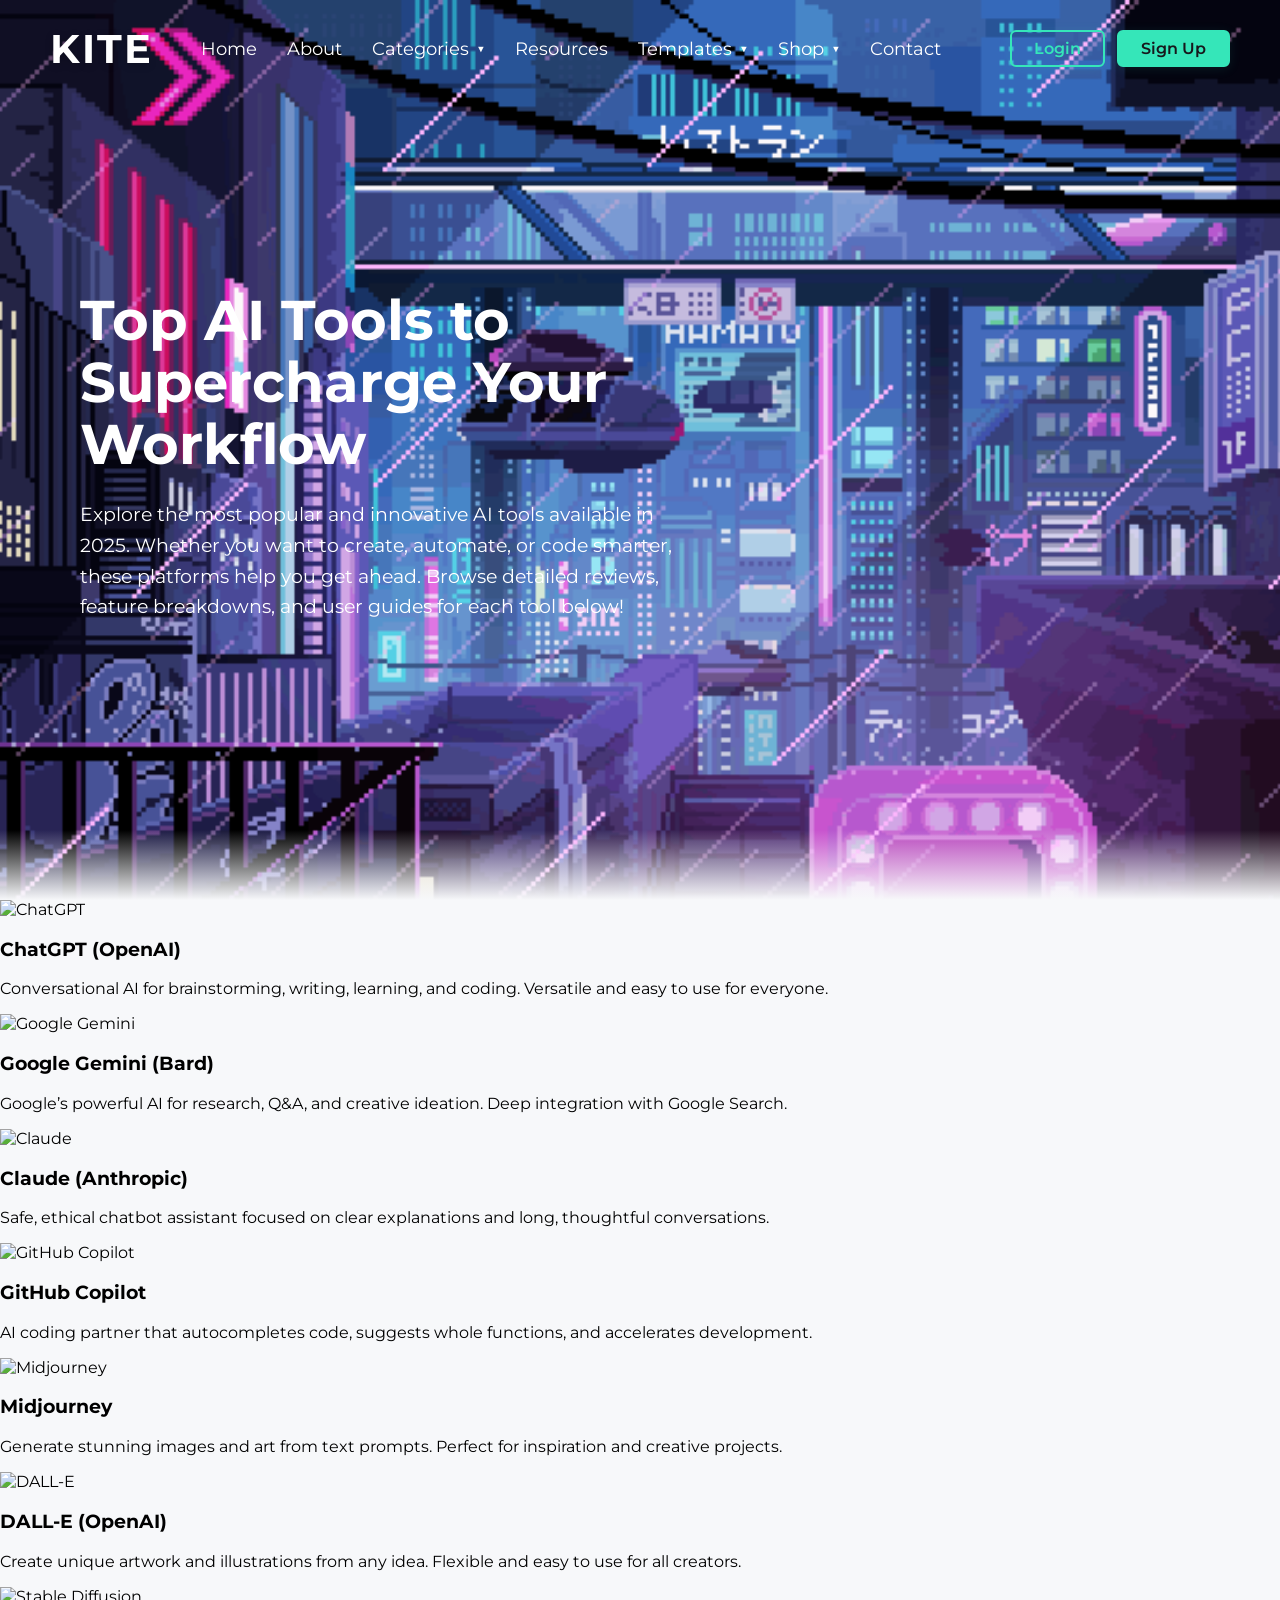
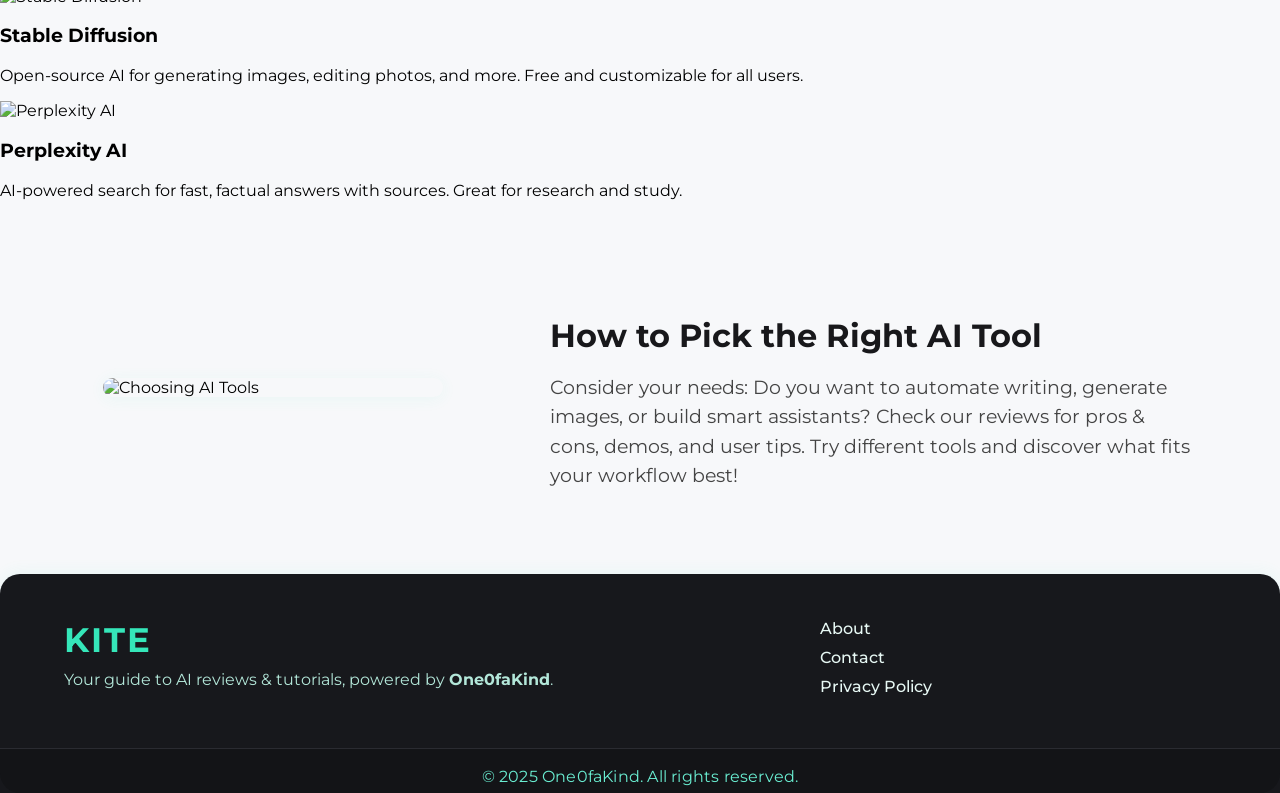
==== commit d844e840: "Update index.html" ====
--- a/index.html
+++ b/index.html
@@ -2,9 +2,12 @@
 <html lang="en">
 <head>
   <meta charset="UTF-8">
-  <title>KITE – Discover Trends & Hidden Wonders</title>
+  <title>Popular AI Tools – KITE</title>
   <meta name="viewport" content="width=device-width, initial-scale=1.0">
-  <link href="styles.css" rel="stylesheet">
+  <!-- Main site CSS -->
+  <link href="../styles.css" rel="stylesheet">
+  <!-- AI Tools page specific CSS -->
+  <link href="ai_tools.css" rel="stylesheet">
   <link href="https://fonts.googleapis.com/css?family=Montserrat:400,700&display=swap" rel="stylesheet">
 </head>
 <body>
@@ -13,137 +16,135 @@
     <div class="logo">KITE</div>
     <button class="nav-toggle" aria-label="Open menu">&#9776;</button>
     <ul class="nav-links">
-      <li><a href="index.html" class="active">Home</a></li>
-      <li><a href="about.html">About</a></li>
+      <li><a href="/web_dev/Index/index.html">Home</a></li>
+      <li><a href="/web_dev/About/about.html">About</a></li>
       <li class="dropdown">
         <button class="dropdown-toggle">Categories<span>&#x25BC;</span></button>
         <ul class="dropdown-menu">
-          <li><a href="#">Beautiful Spots</a></li>
-          <li><a href="#">Tech Trends</a></li>
-          <li><a href="#">Games</a></li>
-          <li><a href="#">Travel Guides</a></li>
+          <li><a href="/web_dev/AI_Tools/AI_Tools.html" class="active">AI Tools</a></li>
+          <li><a href="#">AI Tutorials</a></li>
+          <li><a href="#">Productivity</a></li>
+          <li><a href="#">Coding with AI</a></li>
         </ul>
       </li>
-      <li><a href="#">Patterns</a></li>
+      <li><a href="#">Resources</a></li>
       <li class="dropdown">
         <button class="dropdown-toggle">Templates <span>&#x25BC;</span></button>
         <ul class="dropdown-menu">
-          <li><a href="#">Homepage</a></li>
-          <li><a href="#">Blog</a></li>
-          <li><a href="#">Contact</a></li>
+          <li><a href="#">Prompt Templates</a></li>
+          <li><a href="#">Project Setups</a></li>
+          <li><a href="#">API Integrations</a></li>
         </ul>
       </li>
       <li class="dropdown">
         <button class="dropdown-toggle">Shop <span>&#x25BC;</span></button>
         <ul class="dropdown-menu">
-          <li><a href="#">Buy Blocks</a></li>
-          <li><a href="#">Buy Patterns</a></li>
-          <li><a href="#">Buy Templates</a></li>
+          <li><a href="#">Buy AI Guides</a></li>
+          <li><a href="#">Purchase Tutorials</a></li>
+          <li><a href="#">AI Resources</a></li>
         </ul>
       </li>
-      <li><a href="contact.html">Contact</a></li>
+      <li><a href="/web_dev/Contact/contact.html">Contact</a></li>
     </ul>
     <div class="auth-actions">
-      <a href="login.html" class="auth-btn login-btn">Login</a>
-      <a href="signup.html" class="auth-btn signup-btn">Sign Up</a>
+      <a href="/web_dev/Login/login.html" class="auth-btn login-btn">Login</a>
+      <a href="/web_dev/Signup/signup.html" class="auth-btn signup-btn">Sign Up</a>
     </div>
   </nav>
 
-  <!-- Hero section with static background -->
-  <section class="hero">
+  <!-- Hero Section -->
+  <section class="hero ai-tools-hero">
     <div class="hero-bg-static"></div>
     <div class="hero-content">
-      <h1>Discover Trends &amp; Hidden Wonders<br> Around the World</h1>
+      <h1>Top AI Tools to Supercharge Your Workflow</h1>
       <p>
-        Dive into KITE and uncover the world’s most beautiful places, fascinating cultures, and the latest trends shaping our lives.<br>
-        From urban sunsets to tranquil nights and inspiring journeys, we share stories, insights, and discoveries from every corner of the globe.<br>
-        Join our community of explorers, dreamers, and storytellers – and let your curiosity take flight!
+        Explore the most popular and innovative AI tools available in 2025. Whether you want to create, automate, or code smarter, these platforms help you get ahead. Browse detailed reviews, feature breakdowns, and user guides for each tool below!
       </p>
     </div>
     <div class="hero-fade-bottom"></div>
   </section>
 
-  <!-- Slider + Content Side by Side Section -->
-  <section class="slider-content-row">
-    <!-- Left: Slider area -->
-    <div class="slider-col">
-      <div class="gallery-slider">
-        <div class="gallery-main">
-          <img id="mainImage" src="1.jpg" alt="Gallery Image">
+  <!-- AI Tools Cards -->
+  <section class="ai-tools-cards-section">
+    <div class="ai-tools-cards-row">
+      <!-- Card: ChatGPT -->
+      <div class="ai-tool-card">
+        <img src="chatgpt.jpg" alt="ChatGPT">
+        <div class="ai-tool-card-info">
+          <h3>ChatGPT (OpenAI)</h3>
+          <p>Conversational AI for brainstorming, writing, learning, and coding. Versatile and easy to use for everyone.</p>
         </div>
       </div>
-    </div>
-    <!-- Right: Content area -->
-    <div class="content-col">
-      <h2>Welcome to KITE</h2>
-      <p>
-        Post anything here! This area is for your content, news, or even a call-to-action.<br>
-        <strong>You can add text, images, or even a signup form.</strong>
-      </p>
-      <a href="#" class="cta-btn">Learn More</a>
+      <!-- Card: Google Gemini -->
+      <div class="ai-tool-card">
+        <img src="gemini.jpg" alt="Google Gemini">
+        <div class="ai-tool-card-info">
+          <h3>Google Gemini (Bard)</h3>
+          <p>Google’s powerful AI for research, Q&A, and creative ideation. Deep integration with Google Search.</p>
+        </div>
+      </div>
+      <!-- Card: Claude -->
+      <div class="ai-tool-card">
+        <img src="claude.jpg" alt="Claude">
+        <div class="ai-tool-card-info">
+          <h3>Claude (Anthropic)</h3>
+          <p>Safe, ethical chatbot assistant focused on clear explanations and long, thoughtful conversations.</p>
+        </div>
+      </div>
+      <!-- Card: Copilot -->
+      <div class="ai-tool-card">
+        <img src="copilot.jpg" alt="GitHub Copilot">
+        <div class="ai-tool-card-info">
+          <h3>GitHub Copilot</h3>
+          <p>AI coding partner that autocompletes code, suggests whole functions, and accelerates development.</p>
+        </div>
+      </div>
+      <!-- Card: Midjourney -->
+      <div class="ai-tool-card">
+        <img src="midjourney.jpg" alt="Midjourney">
+        <div class="ai-tool-card-info">
+          <h3>Midjourney</h3>
+          <p>Generate stunning images and art from text prompts. Perfect for inspiration and creative projects.</p>
+        </div>
+      </div>
+      <!-- Card: DALL-E -->
+      <div class="ai-tool-card">
+        <img src="dalle.jpg" alt="DALL-E">
+        <div class="ai-tool-card-info">
+          <h3>DALL-E (OpenAI)</h3>
+          <p>Create unique artwork and illustrations from any idea. Flexible and easy to use for all creators.</p>
+        </div>
+      </div>
+      <!-- Card: Stable Diffusion -->
+      <div class="ai-tool-card">
+        <img src="stablediffusion.jpg" alt="Stable Diffusion">
+        <div class="ai-tool-card-info">
+          <h3>Stable Diffusion</h3>
+          <p>Open-source AI for generating images, editing photos, and more. Free and customizable for all users.</p>
+        </div>
+      </div>
+      <!-- Card: Perplexity AI -->
+      <div class="ai-tool-card">
+        <img src="perplexity.jpg" alt="Perplexity AI">
+        <div class="ai-tool-card-info">
+          <h3>Perplexity AI</h3>
+          <p>AI-powered search for fast, factual answers with sources. Great for research and study.</p>
+        </div>
+      </div>
+      <!-- Add or duplicate more cards as needed -->
     </div>
   </section>
 
-  <!-- Alternating Info Rows -->
+  <!-- Info Row -->
   <section class="info-row">
     <div class="info-image">
-      <img src="c1.jpg" alt="Sunset from the Apartment">
+      <img src="ai_choice.jpg" alt="Choosing AI Tools">
     </div>
     <div class="info-text">
-      <h3>Sunset from the Apartment</h3>
-      <p>This image shows a cozy, lived-in apartment interior with large windows opening to a panoramic cityscape at sunset. The warm orange glow of the setting sun bathes the city and sky in golden hues, creating a peaceful and nostalgic atmosphere.</p>
-    </div>
-  </section>
-
-  <section class="info-row reverse">
-    <div class="info-image">
-      <img src="c2.jpg" alt="Evening Stroll by the Tracks">
-    </div>
-    <div class="info-text">
-      <h3>Evening Stroll by the Tracks</h3>
-      <p>A solitary figure walks along overgrown train tracks in a quiet neighborhood as the sun sets in the background. The sky is painted with vibrant orange and pink tones, giving the scene a tranquil yet wistful feeling.</p>
-    </div>
-  </section>
-
-  <section class="info-row">
-    <div class="info-image">
-      <img src="c3.jpg" alt="Rainy Night at the Station">
-    </div>
-    <div class="info-text">
-      <h3>Rainy Night at the Station</h3>
-      <p>This image depicts a small, rural train station illuminated by the neon glow of platform lights during a rainy night. The wet ground reflects the lights, and the surrounding greenery and dark clouds create a moody, atmospheric scene.</p>
-    </div>
-  </section>
-
-  <!-- Trending Section (Game-style Cards) -->
-  <section class="trending-section-alt">
-    <h2 class="trending-headline">What's on Trending</h2>
-    <div class="trending-cards-row">
-      <div class="trend-card-alt">
-        <img src="T1.jpg" alt="Grand Theft Auto V">
-        <div class="trend-card-alt-info">
-          <h3>Grand Theft Auto V</h3>
-        </div>
-      </div>
-      <div class="trend-card-alt">
-        <img src="T2.jpg" alt="Counter-Strike 2">
-        <div class="trend-card-alt-info">
-          <h3>Counter-Strike 2</h3>
-        </div>
-      </div>
-      <div class="trend-card-alt">
-        <img src="T3.jpg" alt="Elden Ring Nightreign">
-        <div class="trend-card-alt-info">
-          <h3>Elden Ring Nightreign</h3>
-        </div>
-      </div>
-      <div class="trend-card-alt">
-        <img src="T4.jpg" alt="Minecraft">
-        <div class="trend-card-alt-info">
-          <h3>Minecraft</h3>
-        </div>
-      </div>
-      <!-- Add more cards as needed -->
+      <h3>How to Pick the Right AI Tool</h3>
+      <p>
+        Consider your needs: Do you want to automate writing, generate images, or build smart assistants? Check our reviews for pros & cons, demos, and user tips. Try different tools and discover what fits your workflow best!
+      </p>
     </div>
   </section>
 
@@ -153,32 +154,24 @@
       <div class="footer-brand">
         <span class="footer-logo">KITE</span>
         <p class="footer-description">
-          Exploring trends & wonders, powered by <strong>0ne0fakind</strong>.
+          Your guide to AI reviews & tutorials, powered by <strong>One0faKind</strong>.
         </p>
       </div>
       <nav class="footer-links">
-        <a href="about.html">About</a>
-        <a href="contact.html">Contact</a>
-        <a href="P&P.html">Privacy Policy</a>
+        <a href="/web_dev/About/about.html">About</a>
+        <a href="/web_dev/Contact/contact.html">Contact</a>
+        <a href="/web_dev/Privacy_&_Policy/P&P.html">Privacy Policy</a>
       </nav>
       <div class="footer-social">
-        <a href="https://twitter.com/" target="_blank" aria-label="Twitter">
-          <svg width="22" height="22" fill="#35e6b9" viewBox="0 0 24 24"><path d="M24 4.56a9.93 9.93 0 0 1-2.83.78A4.94 4.94 0 0 0 23.34 3c-.94.56-1.97.97-3.07 1.19A4.92 4.92 0 0 0 16.67 3c-2.7 0-4.89 2.18-4.89 4.88 0 .38.04.75.12 1.1C7.69 8.8 4.07 6.85 1.64 3.88c-.41.7-.63 1.5-.63 2.36 0 1.63.83 3.06 2.08 3.89a4.92 4.92 0 0 1-2.22-.62v.06c0 2.28 1.63 4.18 3.8 4.62a5.05 5.05 0 0 1-2.21.08c.62 1.93 2.42 3.34 4.56 3.37A9.87 9.87 0 0 1 0 21.54c2.18 1.4 4.77 2.22 7.56 2.22 9.05 0 14-7.5 14-14v-.64A9.94 9.94 0 0 0 24 4.56z"/></svg>
-        </a>
-        <a href="https://instagram.com/" target="_blank" aria-label="Instagram">
-          <svg width="22" height="22" fill="#35e6b9" viewBox="0 0 24 24"><path d="M12 2.2c3.2 0 3.584.012 4.847.07 1.17.056 1.97.24 2.43.405a4.92 4.92 0 0 1 1.77 1.02 4.92 4.92 0 0 1 1.02 1.77c.165.46.349 1.26.405 2.43.058 1.263.07 1.647.07 4.847s-.012 3.584-.07 4.847c-.056 1.17-.24 1.97-.405 2.43a4.92 4.92 0 0 1-1.02 1.77 4.92 4.92 0 0 1-1.77 1.02c-.46.165-1.26.349-2.43.405-1.263.058-1.647.07-4.847.07s-3.584-.012-4.847-.07c-1.17-.056-1.97-.24-2.43-.405a4.92 4.92 0 0 1-1.77-1.02 4.92 4.92 0 0 1-1.02-1.77c-.165-.46-.349-1.26-.405-2.43C2.212 15.584 2.2 15.2 2.2 12s.012-3.584.07-4.847c.056-1.17.24-1.97.405-2.43a4.92 4.92 0 0 1 1.02-1.77A4.92 4.92 0 0 1 5.395 2.7c.46-.165 1.26-.349 2.43-.405C8.416 2.212 8.8 2.2 12 2.2zm0-2.2C8.74 0 8.332.012 7.052.07c-1.276.058-2.147.25-2.89.53A7.07 7.07 0 0 0 .6 2.163a7.07 7.07 0 0 0-1.563 1.563c-.28.743-.472 1.614-.53 2.89C.012 8.332 0 8.74 0 12c0 3.26.012 3.668.07 4.948.058 1.276.25 2.147.53 2.89A7.07 7.07 0 0 0 2.163 23.4a7.07 7.07 0 0 0 1.563 1.563c.743.28 1.614.472 2.89.53C8.332 23.988 8.74 24 12 24s3.668-.012 4.948-.07c1.276-.058 2.147-.25 2.89-.53a7.07 7.07 0 0 0 1.563-1.563 7.07 7.07 0 0 0 1.563-1.563c.28-.743.472-1.614.53-2.89C23.988 15.668 24 15.26 24 12c0-3.26-.012-3.668-.07-4.948-.058-1.276-.25-2.147-.53-2.89A7.07 7.07 0 0 0 21.837.6 7.07 7.07 0 0 0 20.274-.963c-.743-.28-1.614-.472-2.89-.53C15.668.012 15.26 0 12 0z"/><circle cx="12" cy="12" r="3.2"/><circle cx="18.406" cy="5.594" r="1.44"/></svg>
-        </a>
-        <a href="mailto:your@email.com" aria-label="Email">
-          <svg width="22" height="22" fill="#35e6b9" viewBox="0 0 24 24"><path d="M20 4H4a2 2 0 0 0-2 2v12a2 2 0 0 0 2 2h16a2 2 0 0 0 2-2V6a2 2 0 0 0-2-2zm0 2v.01L12 13 4 6.01V6h16zM4 20v-9l8 7 8-7v9H4z"/></svg>
-        </a>
+        <!-- Social icons (reuse from homepage or leave blank) -->
       </div>
     </div>
     <div class="footer-bottom">
-      <span>© 2025 0ne0fakind. All rights reserved.</span>
+      <span>© 2025 One0faKind. All rights reserved.</span>
     </div>
   </footer>
   <!-- Footer End -->
 
-  <script src="command.js"></script>
+  <script src="../command.js"></script>
 </body>
-</html>+</html>
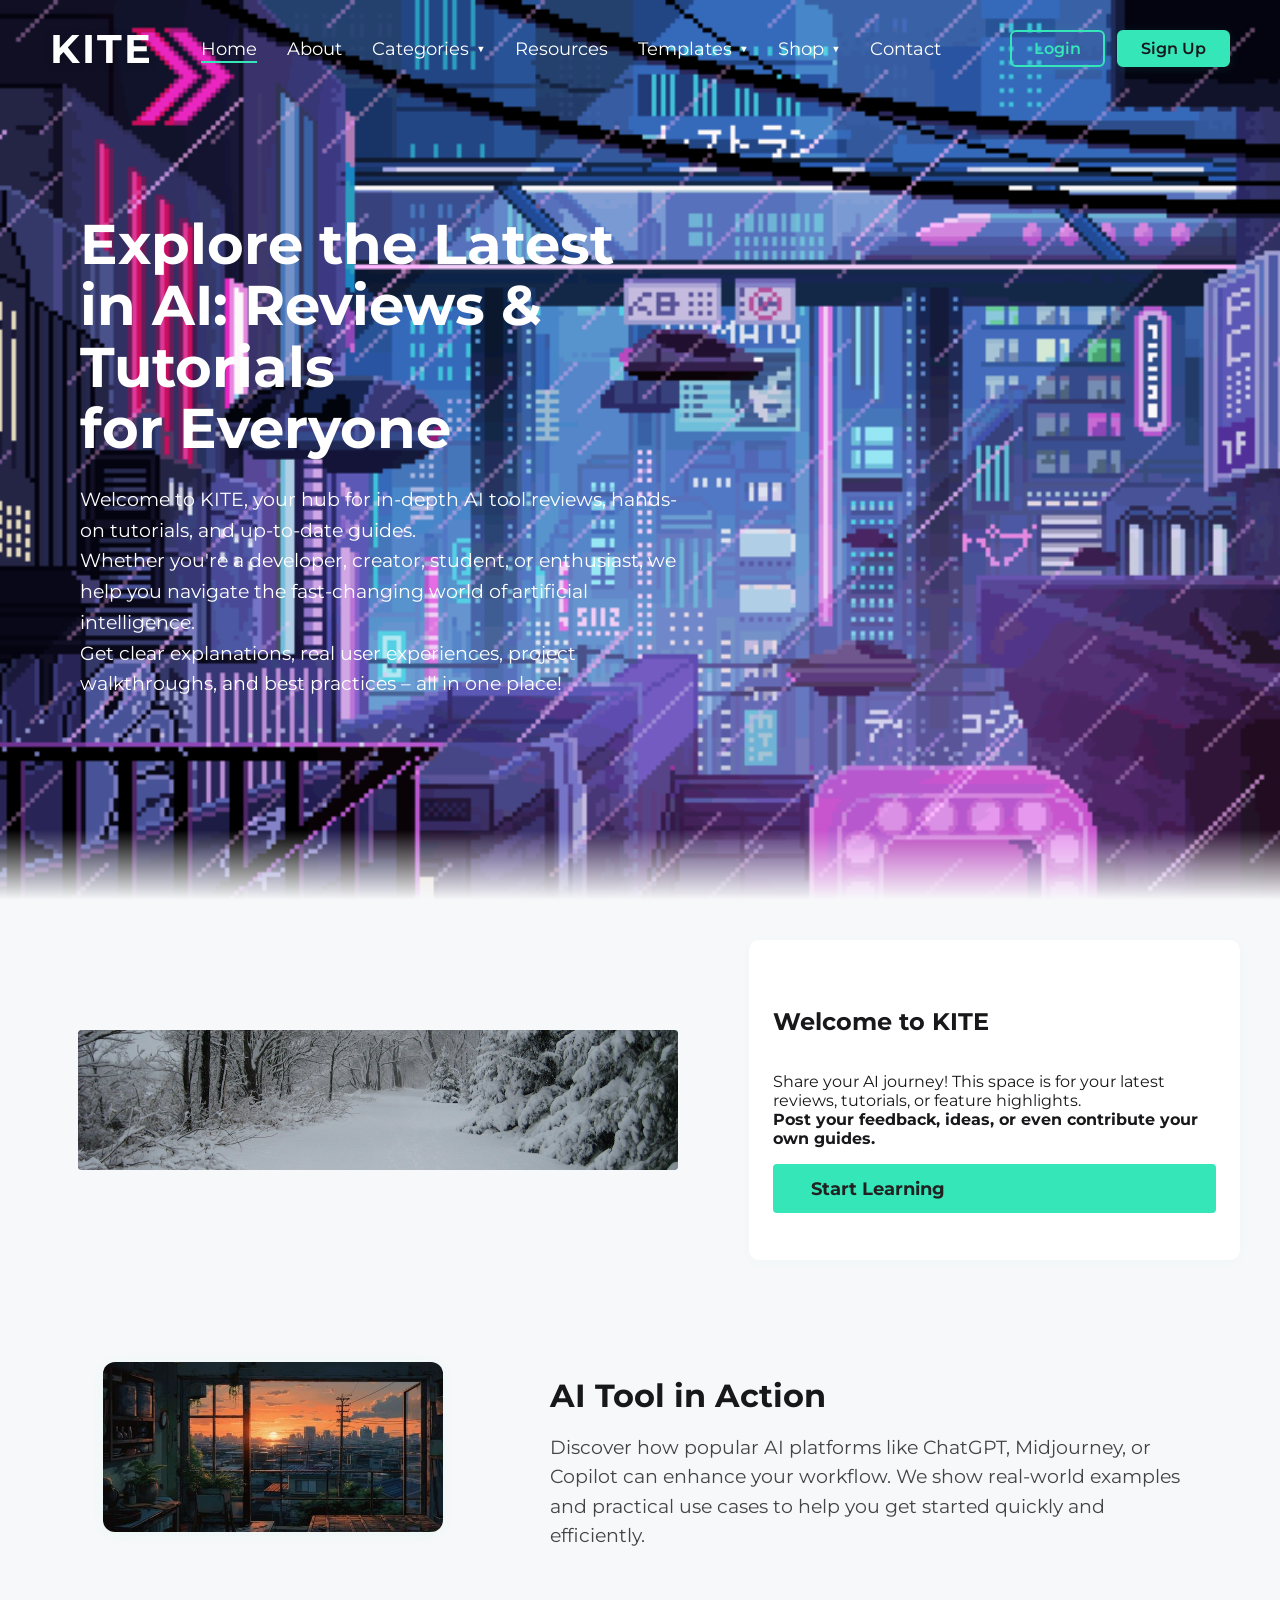
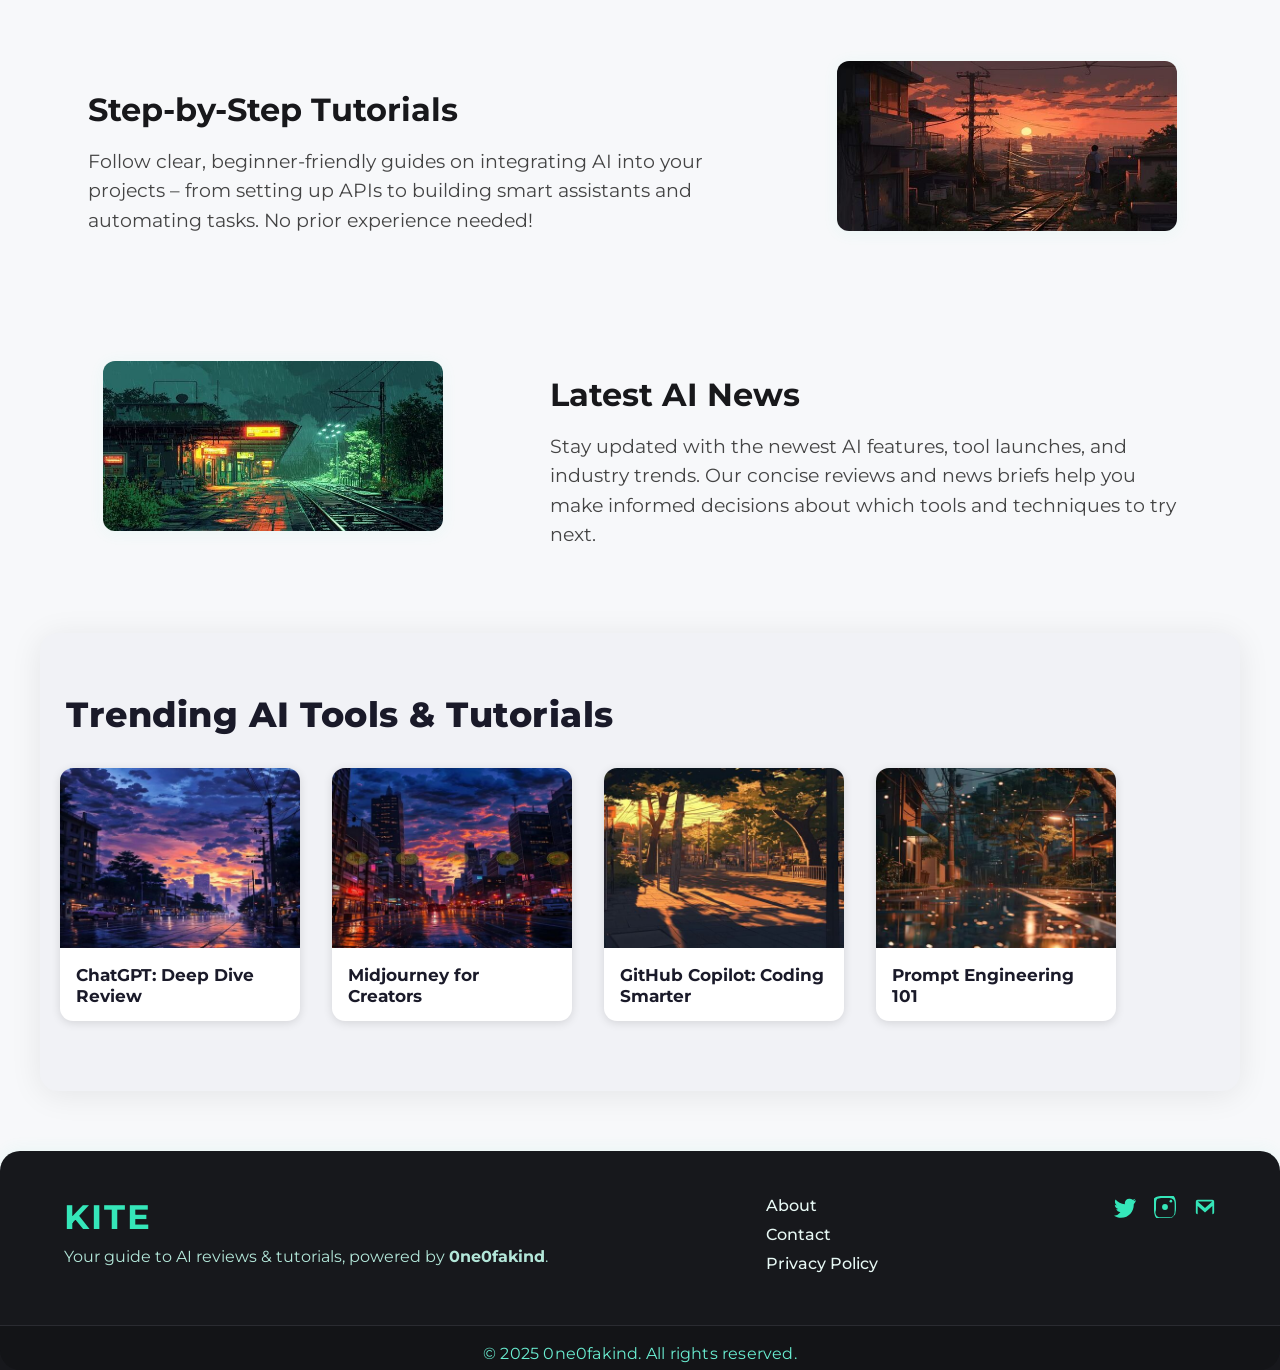
==== commit 034d9bf5: "Update index.html" ====
--- a/index.html
+++ b/index.html
@@ -2,12 +2,9 @@
 <html lang="en">
 <head>
   <meta charset="UTF-8">
-  <title>Popular AI Tools – KITE</title>
+  <title>KITE – AI Reviews & Tutorials</title>
   <meta name="viewport" content="width=device-width, initial-scale=1.0">
-  <!-- Main site CSS -->
-  <link href="../styles.css" rel="stylesheet">
-  <!-- AI Tools page specific CSS -->
-  <link href="ai_tools.css" rel="stylesheet">
+  <link href="styles.css" rel="stylesheet">
   <link href="https://fonts.googleapis.com/css?family=Montserrat:400,700&display=swap" rel="stylesheet">
 </head>
 <body>
@@ -16,15 +13,17 @@
     <div class="logo">KITE</div>
     <button class="nav-toggle" aria-label="Open menu">&#9776;</button>
     <ul class="nav-links">
-      <li><a href="/web_dev/Index/index.html">Home</a></li>
+      <li><a href="/web_dev/Index/index.html" class="active">Home</a></li>
       <li><a href="/web_dev/About/about.html">About</a></li>
       <li class="dropdown">
         <button class="dropdown-toggle">Categories<span>&#x25BC;</span></button>
         <ul class="dropdown-menu">
-          <li><a href="/web_dev/AI_Tools/AI_Tools.html" class="active">AI Tools</a></li>
+          <li><a href="#">AI Tools</a></li>
           <li><a href="#">AI Tutorials</a></li>
           <li><a href="#">Productivity</a></li>
           <li><a href="#">Coding with AI</a></li>
+          <li><a href="/web_dev/AI Chat/ai-assistant.html">AI Chat</a></li>
+          <li><a href="/web_dev/AI Chat/ai-assistant.html">AI Chat</a></li>
         </ul>
       </li>
       <li><a href="#">Resources</a></li>
@@ -52,99 +51,101 @@
     </div>
   </nav>
 
-  <!-- Hero Section -->
-  <section class="hero ai-tools-hero">
+  <!-- Hero section with static background -->
+  <section class="hero">
     <div class="hero-bg-static"></div>
     <div class="hero-content">
-      <h1>Top AI Tools to Supercharge Your Workflow</h1>
+      <h1>Explore the Latest in AI: Reviews &amp; Tutorials<br>for Everyone</h1>
       <p>
-        Explore the most popular and innovative AI tools available in 2025. Whether you want to create, automate, or code smarter, these platforms help you get ahead. Browse detailed reviews, feature breakdowns, and user guides for each tool below!
+        Welcome to KITE, your hub for in-depth AI tool reviews, hands-on tutorials, and up-to-date guides.<br>
+        Whether you're a developer, creator, student, or enthusiast, we help you navigate the fast-changing world of artificial intelligence.<br>
+        Get clear explanations, real user experiences, project walkthroughs, and best practices – all in one place!
       </p>
     </div>
     <div class="hero-fade-bottom"></div>
   </section>
 
-  <!-- AI Tools Cards -->
-  <section class="ai-tools-cards-section">
-    <div class="ai-tools-cards-row">
-      <!-- Card: ChatGPT -->
-      <div class="ai-tool-card">
-        <img src="chatgpt.jpg" alt="ChatGPT">
-        <div class="ai-tool-card-info">
-          <h3>ChatGPT (OpenAI)</h3>
-          <p>Conversational AI for brainstorming, writing, learning, and coding. Versatile and easy to use for everyone.</p>
+  <!-- Slider + Content Side by Side Section -->
+  <section class="slider-content-row">
+    <!-- Left: Slider area -->
+    <div class="slider-col">
+      <div class="gallery-slider">
+        <div class="gallery-main">
+          <img id="mainImage" src="1.jpg" alt="Gallery Image">
         </div>
       </div>
-      <!-- Card: Google Gemini -->
-      <div class="ai-tool-card">
-        <img src="gemini.jpg" alt="Google Gemini">
-        <div class="ai-tool-card-info">
-          <h3>Google Gemini (Bard)</h3>
-          <p>Google’s powerful AI for research, Q&A, and creative ideation. Deep integration with Google Search.</p>
-        </div>
-      </div>
-      <!-- Card: Claude -->
-      <div class="ai-tool-card">
-        <img src="claude.jpg" alt="Claude">
-        <div class="ai-tool-card-info">
-          <h3>Claude (Anthropic)</h3>
-          <p>Safe, ethical chatbot assistant focused on clear explanations and long, thoughtful conversations.</p>
-        </div>
-      </div>
-      <!-- Card: Copilot -->
-      <div class="ai-tool-card">
-        <img src="copilot.jpg" alt="GitHub Copilot">
-        <div class="ai-tool-card-info">
-          <h3>GitHub Copilot</h3>
-          <p>AI coding partner that autocompletes code, suggests whole functions, and accelerates development.</p>
-        </div>
-      </div>
-      <!-- Card: Midjourney -->
-      <div class="ai-tool-card">
-        <img src="midjourney.jpg" alt="Midjourney">
-        <div class="ai-tool-card-info">
-          <h3>Midjourney</h3>
-          <p>Generate stunning images and art from text prompts. Perfect for inspiration and creative projects.</p>
-        </div>
-      </div>
-      <!-- Card: DALL-E -->
-      <div class="ai-tool-card">
-        <img src="dalle.jpg" alt="DALL-E">
-        <div class="ai-tool-card-info">
-          <h3>DALL-E (OpenAI)</h3>
-          <p>Create unique artwork and illustrations from any idea. Flexible and easy to use for all creators.</p>
-        </div>
-      </div>
-      <!-- Card: Stable Diffusion -->
-      <div class="ai-tool-card">
-        <img src="stablediffusion.jpg" alt="Stable Diffusion">
-        <div class="ai-tool-card-info">
-          <h3>Stable Diffusion</h3>
-          <p>Open-source AI for generating images, editing photos, and more. Free and customizable for all users.</p>
-        </div>
-      </div>
-      <!-- Card: Perplexity AI -->
-      <div class="ai-tool-card">
-        <img src="perplexity.jpg" alt="Perplexity AI">
-        <div class="ai-tool-card-info">
-          <h3>Perplexity AI</h3>
-          <p>AI-powered search for fast, factual answers with sources. Great for research and study.</p>
-        </div>
-      </div>
-      <!-- Add or duplicate more cards as needed -->
+    </div>
+    <!-- Right: Content area -->
+    <div class="content-col">
+      <h2>Welcome to KITE</h2>
+      <p>
+        Share your AI journey! This space is for your latest reviews, tutorials, or feature highlights.<br>
+        <strong>Post your feedback, ideas, or even contribute your own guides.</strong>
+      </p>
+      <a href="#" class="cta-btn">Start Learning</a>
     </div>
   </section>
 
-  <!-- Info Row -->
+  <!-- Alternating Info Rows -->
   <section class="info-row">
     <div class="info-image">
-      <img src="ai_choice.jpg" alt="Choosing AI Tools">
+      <img src="c1.jpg" alt="AI Tool in Action">
     </div>
     <div class="info-text">
-      <h3>How to Pick the Right AI Tool</h3>
-      <p>
-        Consider your needs: Do you want to automate writing, generate images, or build smart assistants? Check our reviews for pros & cons, demos, and user tips. Try different tools and discover what fits your workflow best!
-      </p>
+      <h3>AI Tool in Action</h3>
+      <p>Discover how popular AI platforms like ChatGPT, Midjourney, or Copilot can enhance your workflow. We show real-world examples and practical use cases to help you get started quickly and efficiently.</p>
+    </div>
+  </section>
+
+  <section class="info-row reverse">
+    <div class="info-image">
+      <img src="c2.jpg" alt="Step-by-Step Tutorials">
+    </div>
+    <div class="info-text">
+      <h3>Step-by-Step Tutorials</h3>
+      <p>Follow clear, beginner-friendly guides on integrating AI into your projects – from setting up APIs to building smart assistants and automating tasks. No prior experience needed!</p>
+    </div>
+  </section>
+
+  <section class="info-row">
+    <div class="info-image">
+      <img src="c3.jpg" alt="Latest AI News">
+    </div>
+    <div class="info-text">
+      <h3>Latest AI News</h3>
+      <p>Stay updated with the newest AI features, tool launches, and industry trends. Our concise reviews and news briefs help you make informed decisions about which tools and techniques to try next.</p>
+    </div>
+  </section>
+
+  <!-- Trending Section (Game-style Cards) -->
+  <section class="trending-section-alt">
+    <h2 class="trending-headline">Trending AI Tools & Tutorials</h2>
+    <div class="trending-cards-row">
+      <div class="trend-card-alt">
+        <img src="T1.jpg" alt="ChatGPT Review">
+        <div class="trend-card-alt-info">
+          <h3>ChatGPT: Deep Dive Review</h3>
+        </div>
+      </div>
+      <div class="trend-card-alt">
+        <img src="T2.jpg" alt="Midjourney Guide">
+        <div class="trend-card-alt-info">
+          <h3>Midjourney for Creators</h3>
+        </div>
+      </div>
+      <div class="trend-card-alt">
+        <img src="T3.jpg" alt="Copilot Coding">
+        <div class="trend-card-alt-info">
+          <h3>GitHub Copilot: Coding Smarter</h3>
+        </div>
+      </div>
+      <div class="trend-card-alt">
+        <img src="T4.jpg" alt="Prompt Engineering">
+        <div class="trend-card-alt-info">
+          <h3>Prompt Engineering 101</h3>
+        </div>
+      </div>
+      <!-- Add more cards as needed -->
     </div>
   </section>
 
@@ -154,7 +155,7 @@
       <div class="footer-brand">
         <span class="footer-logo">KITE</span>
         <p class="footer-description">
-          Your guide to AI reviews & tutorials, powered by <strong>One0faKind</strong>.
+          Your guide to AI reviews & tutorials, powered by <strong>0ne0fakind</strong>.
         </p>
       </div>
       <nav class="footer-links">
@@ -163,15 +164,23 @@
         <a href="/web_dev/Privacy_&_Policy/P&P.html">Privacy Policy</a>
       </nav>
       <div class="footer-social">
-        <!-- Social icons (reuse from homepage or leave blank) -->
+        <a href="https://twitter.com/" target="_blank" aria-label="Twitter">
+          <svg width="22" height="22" fill="#35e6b9" viewBox="0 0 24 24"><path d="M24 4.56a9.93 9.93 0 0 1-2.83.78A4.94 4.94 0 0 0 23.34 3c-.94.56-1.97.97-3.07 1.19A4.92 4.92 0 0 0 16.67 3c-2.7 0-4.89 2.18-4.89 4.88 0 .38.04.75.12 1.1C7.69 8.8 4.07 6.85 1.64 3.88c-.41.7-.63 1.5-.63 2.36 0 1.63.83 3.06 2.08 3.89a4.92 4.92 0 0 1-2.22-.62v.06c0 2.28 1.63 4.18 3.8 4.62a5.05 5.05 0 0 1-2.21.08c.62 1.93 2.42 3.34 4.56 3.37A9.87 9.87 0 0 1 0 21.54c2.18 1.4 4.77 2.22 7.56 2.22 9.05 0 14-7.5 14-14v-.64A9.94 9.94 0 0 0 24 4.56z"/></svg>
+        </a>
+        <a href="https://instagram.com/" target="_blank" aria-label="Instagram">
+          <svg width="22" height="22" fill="#35e6b9" viewBox="0 0 24 24"><path d="M12 2.2c3.2 0 3.584.012 4.847.07 1.17.056 1.97.24 2.43.405a4.92 4.92 0 0 1 1.77 1.02 4.92 4.92 0 0 1 1.02 1.77c.165.46.349 1.26.405 2.43.058 1.263.07 1.647.07 4.847s-.012 3.584-.07 4.847c-.056 1.17-.24 1.97-.405 2.43a4.92 4.92 0 0 1-1.02 1.77 4.92 4.92 0 0 1-1.77 1.02c-.46.165-1.26.349-2.43.405-1.263.058-1.647.07-4.847.07s-3.584-.012-4.847-.07c-1.17-.056-1.97-.24-2.43-.405a4.92 4.92 0 0 1-1.77-1.02 4.92 4.92 0 0 1-1.02-1.77c-.165-.46-.349-1.26-.405-2.43C2.212 15.584 2.2 15.2 2.2 12s.012-3.584.07-4.847c.056-1.17.24-1.97.405-2.43a4.92 4.92 0 0 1 1.02-1.77A4.92 4.92 0 0 1 5.395 2.7c.46-.165 1.26-.349 2.43-.405C8.416 2.212 8.8 2.2 12 2.2zm0-2.2C8.74 0 8.332.012 7.052.07c-1.276.058-2.147.25-2.89.53A7.07 7.07 0 0 0 .6 2.163a7.07 7.07 0 0 0-1.563 1.563c-.28.743-.472 1.614-.53 2.89C.012 8.332 0 8.74 0 12c0 3.26.012 3.668.07 4.948.058 1.276.25 2.147.53 2.89A7.07 7.07 0 0 0 2.163 23.4a7.07 7.07 0 0 0 1.563 1.563c.743.28 1.614.472 2.89.53C8.332 23.988 8.74 24 12 24s3.668-.012 4.948-.07c1.276-.058 2.147-.25 2.89-.53a7.07 7.07 0 0 0 1.563-1.563 7.07 7.07 0 0 0 1.563-1.563c.28-.743.472-1.614.53-2.89C23.988 15.668 24 15.26 24 12c0-3.26-.012-3.668-.07-4.948-.058-1.276-.25-2.147-.53-2.89A7.07 7.07 0 0 0 21.837.6 7.07 7.07 0 0 0 20.274-.963c-.743-.28-1.614-.472-2.89-.53C15.668.012 15.26 0 12 0z"/><circle cx="12" cy="12" r="3.2"/><circle cx="18.406" cy="5.594" r="1.44"/></svg>
+        </a>
+        <a href="mailto:your@email.com" aria-label="Email">
+          <svg width="22" height="22" fill="#35e6b9" viewBox="0 0 24 24"><path d="M20 4H4a2 2 0 0 0-2 2v12a2 2 0 0 0 2 2h16a2 2 0 0 0 2-2V6a2 2 0 0 0-2-2zm0 2v.01L12 13 4 6.01V6h16zM4 20v-9l8 7 8-7v9H4z"/></svg>
+        </a>
       </div>
     </div>
     <div class="footer-bottom">
-      <span>© 2025 One0faKind. All rights reserved.</span>
+      <span>© 2025 0ne0fakind. All rights reserved.</span>
     </div>
   </footer>
   <!-- Footer End -->
 
-  <script src="../command.js"></script>
+  <script src="command.js"></script>
 </body>
 </html>
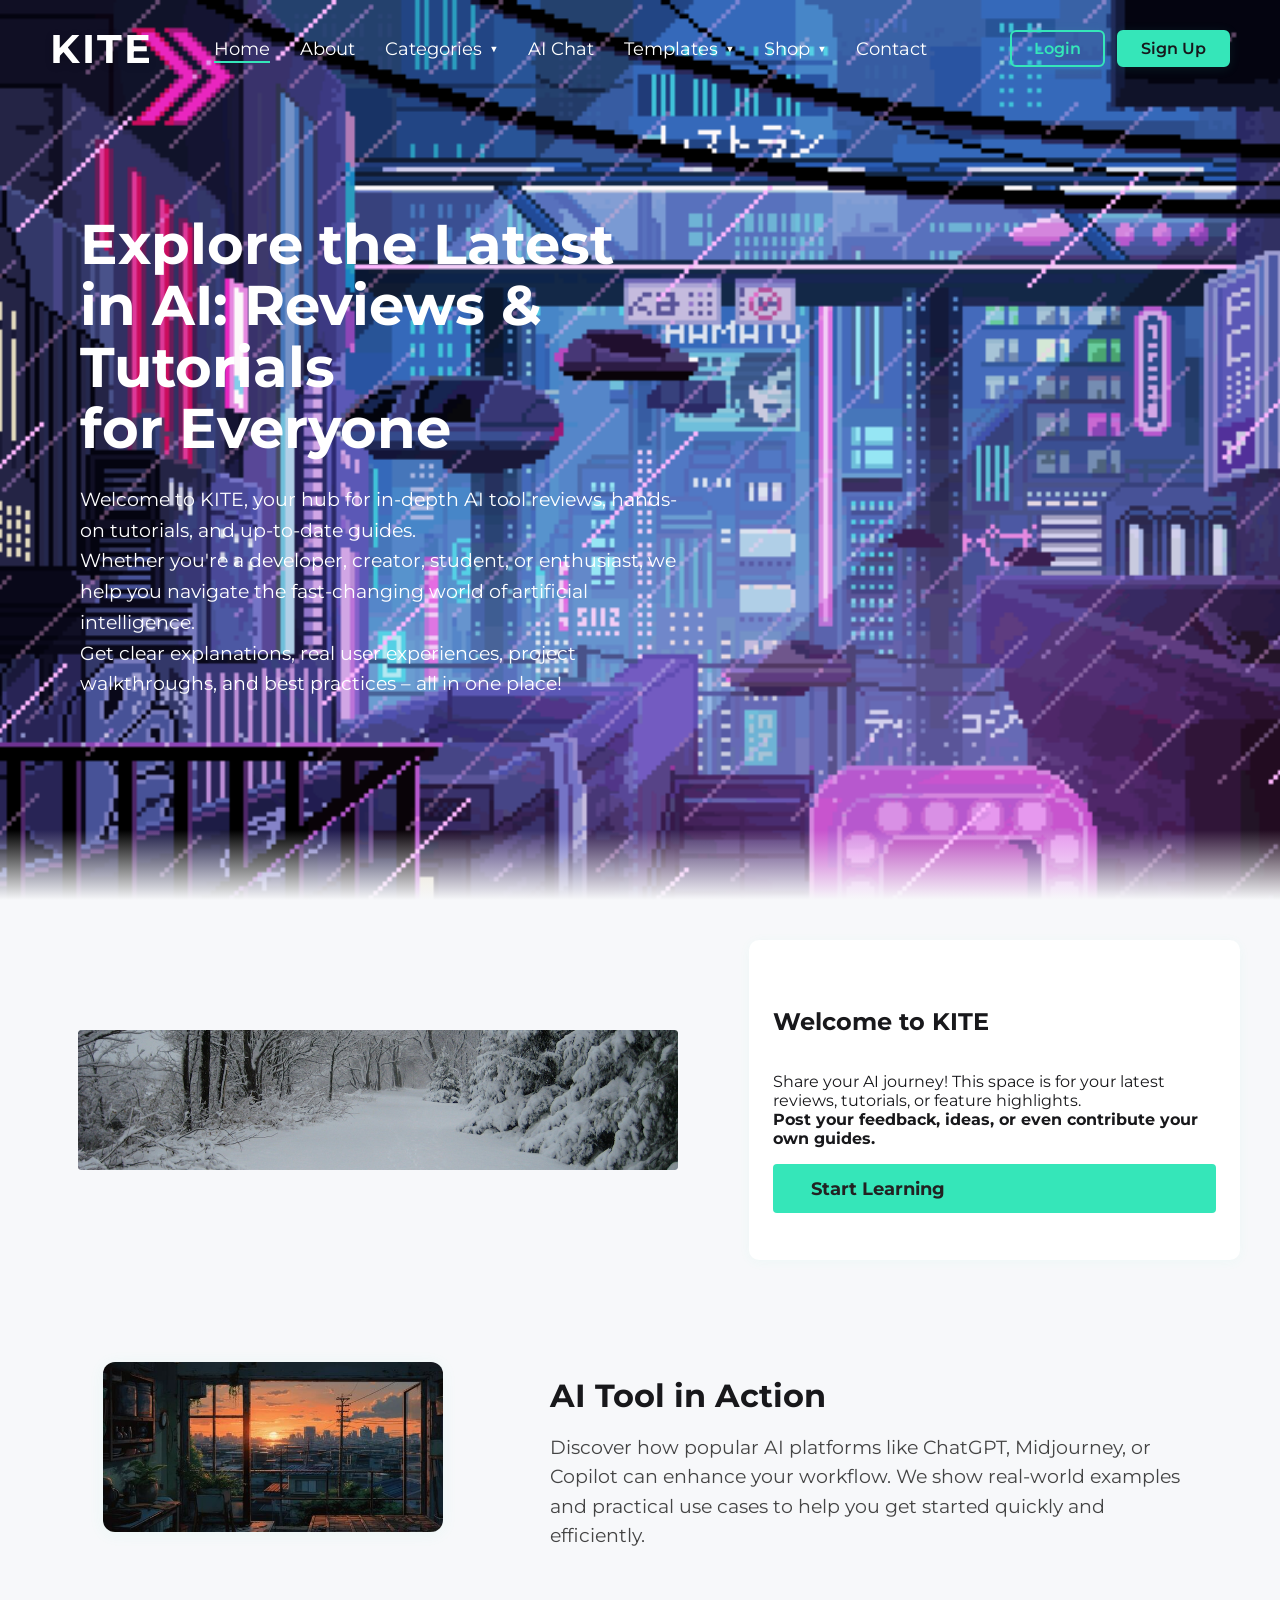
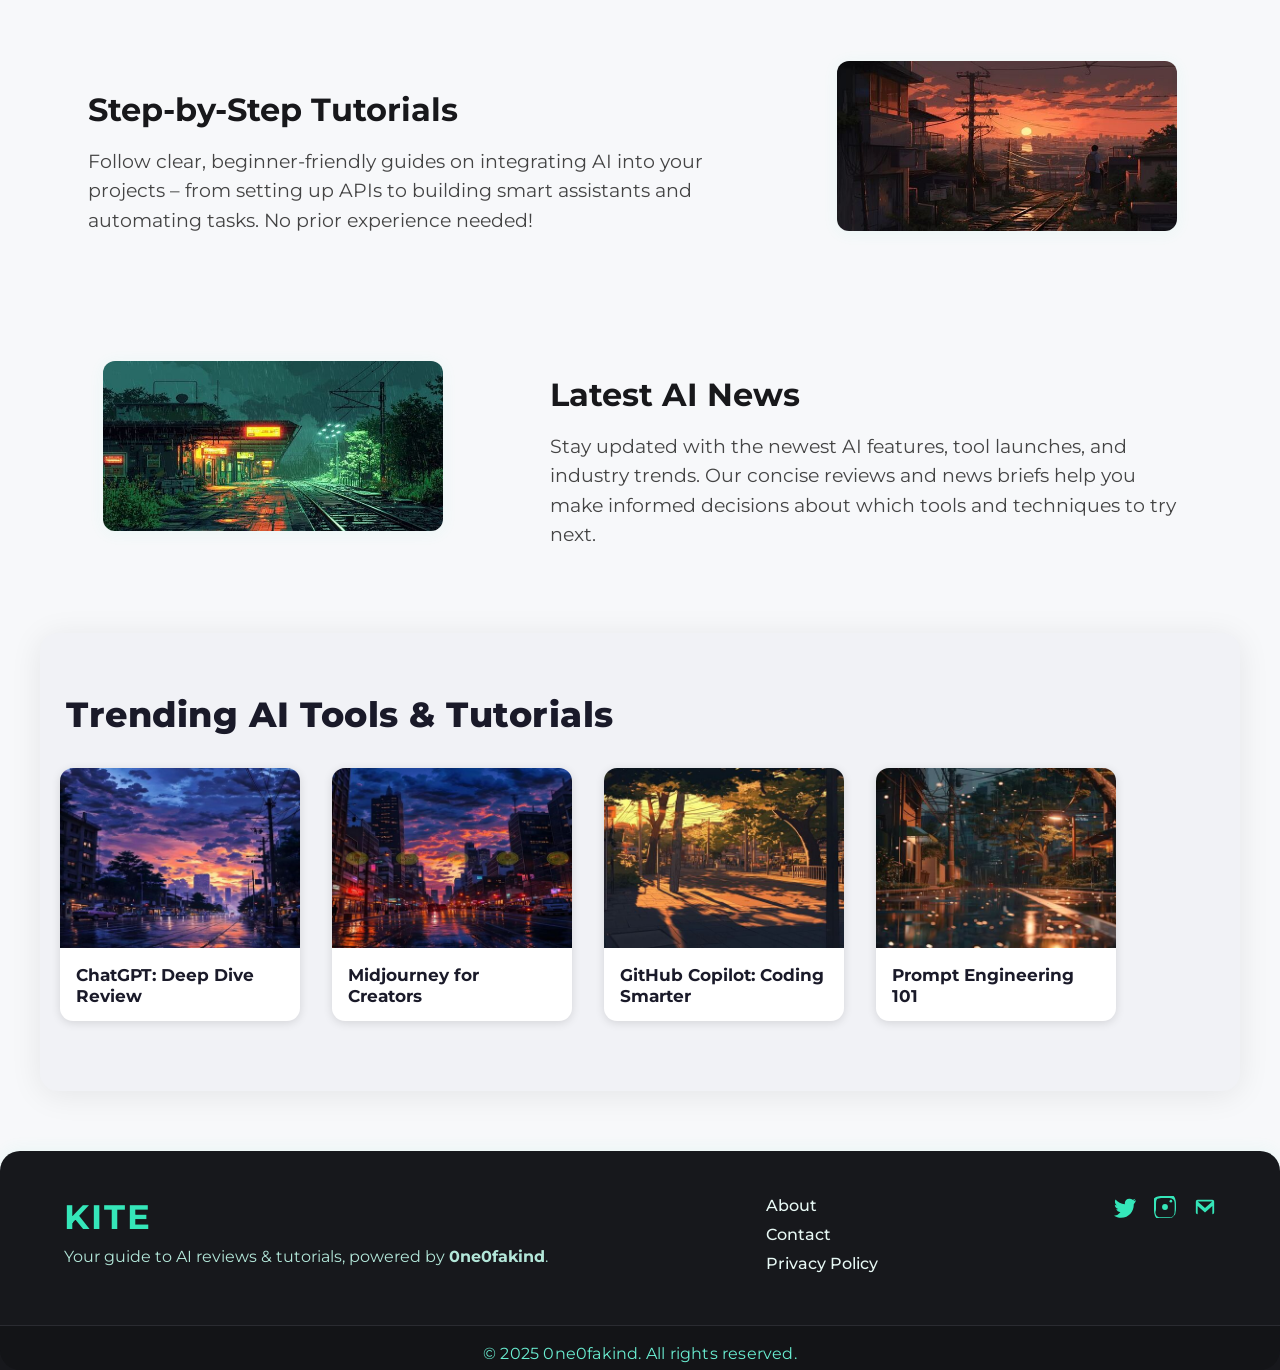
==== commit ef73f871: "Update index.html" ====
--- a/index.html
+++ b/index.html
@@ -13,8 +13,8 @@
     <div class="logo">KITE</div>
     <button class="nav-toggle" aria-label="Open menu">&#9776;</button>
     <ul class="nav-links">
-      <li><a href="/web_dev/Index/index.html" class="active">Home</a></li>
-      <li><a href="/web_dev/About/about.html">About</a></li>
+      <li><a href="index.html" class="active">Home</a></li>
+      <li><a href="about.html">About</a></li>
       <li class="dropdown">
         <button class="dropdown-toggle">Categories<span>&#x25BC;</span></button>
         <ul class="dropdown-menu">
@@ -23,10 +23,9 @@
           <li><a href="#">Productivity</a></li>
           <li><a href="#">Coding with AI</a></li>
           <li><a href="/web_dev/AI Chat/ai-assistant.html">AI Chat</a></li>
-          <li><a href="/web_dev/AI Chat/ai-assistant.html">AI Chat</a></li>
         </ul>
       </li>
-      <li><a href="#">Resources</a></li>
+      <li><a href="#">AI Chat</a></li>
       <li class="dropdown">
         <button class="dropdown-toggle">Templates <span>&#x25BC;</span></button>
         <ul class="dropdown-menu">
@@ -43,7 +42,7 @@
           <li><a href="#">AI Resources</a></li>
         </ul>
       </li>
-      <li><a href="/web_dev/Contact/contact.html">Contact</a></li>
+      <li><a href="contact.html">Contact</a></li>
     </ul>
     <div class="auth-actions">
       <a href="/web_dev/Login/login.html" class="auth-btn login-btn">Login</a>
@@ -159,9 +158,9 @@
         </p>
       </div>
       <nav class="footer-links">
-        <a href="/web_dev/About/about.html">About</a>
-        <a href="/web_dev/Contact/contact.html">Contact</a>
-        <a href="/web_dev/Privacy_&_Policy/P&P.html">Privacy Policy</a>
+        <a href="about.html">About</a>
+        <a href="contact.html">Contact</a>
+        <a href="P&P.html">Privacy Policy</a>
       </nav>
       <div class="footer-social">
         <a href="https://twitter.com/" target="_blank" aria-label="Twitter">
